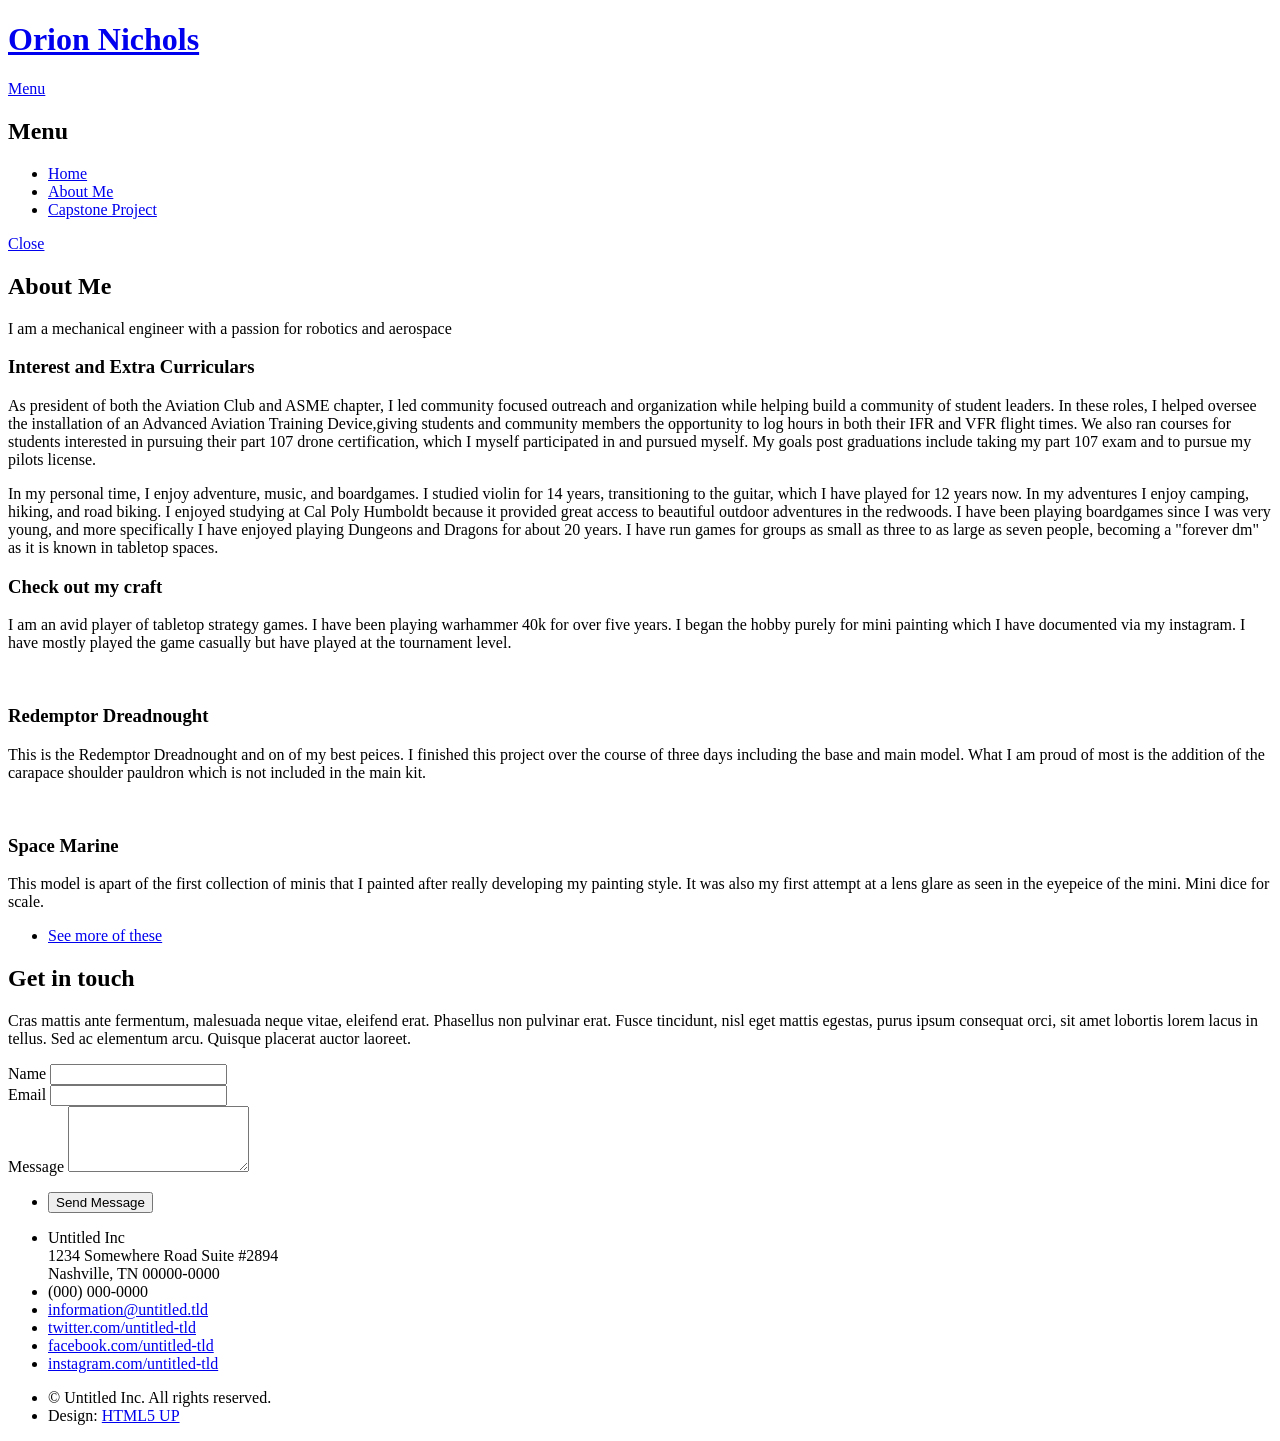
==== about.html @ 81dfaeda "Title Renaming" ====
<!DOCTYPE HTML>
<!--
	Solid State by HTML5 UP
	html5up.net | @ajlkn
	Free for personal and commercial use under the CCA 3.0 license (html5up.net/license)
-->
<html>
	<head>
		<title>Generic - Solid State by HTML5 UP</title>
		<meta charset="utf-8" />
		<meta name="viewport" content="width=device-width, initial-scale=1, user-scalable=no" />
		<link rel="stylesheet" href="assets/css/main.css" />
		<noscript><link rel="stylesheet" href="assets/css/noscript.css" /></noscript>
	</head>
	<body class="is-preload">

		<!-- Page Wrapper -->
			<div id="page-wrapper">

				<!-- Header -->
					<header id="header">
						<h1><a href="index.html">Orion Nichols</a></h1>
						<nav>
							<a href="#menu">Menu</a>
						</nav>
					</header>

				<!-- Menu -->
					<nav id="menu">
						<div class="inner">
							<h2>Menu</h2>
							<ul class="links">
								<li><a href="index.html">Home</a></li>
								<li><a href="about.html">About Me</a></li>
								<li><a href="capstone.html">Capstone Project</a></li>
							</ul>
							<a href="#" class="close">Close</a>
						</div>
					</nav>

				<!-- Wrapper -->
					<section id="wrapper">
						<header>
							<div class="inner">
								<h2>About Me</h2>
								<p>I am a mechanical engineer with a passion for robotics and aerospace</p>
							</div>
						</header>

						<!-- Content -->
							<div class="wrapper">
								<div class="inner">

									<h3 class="major">Interest and Extra Curriculars</h3>
									<p>As president of both the Aviation Club and ASME chapter, I led community focused outreach and organization while helping build a community of student leaders. In these roles, I helped oversee the installation of an Advanced Aviation Training Device,giving students and community members the opportunity to log hours in both their IFR and VFR flight times. We also ran courses for students interested in pursuing their part 107 drone certification, which I myself participated in and pursued myself. My goals post graduations include taking my part 107 exam and to pursue my pilots license.</p>

									<p>In my personal time, I enjoy adventure, music, and boardgames. I studied violin for 14 years, transitioning to the guitar, which I have played for 12 years now. In my adventures I enjoy camping, hiking, and road biking. I enjoyed studying at Cal Poly Humboldt because it provided great access to beautiful outdoor adventures in the redwoods. I have been playing boardgames since I was very young, and more specifically I have enjoyed playing Dungeons and Dragons for about 20 years. I have run games for groups as small as three to as large as seven people, becoming a "forever dm" as it is known in tabletop spaces. </p>

									<h3 class="major">Check out my craft</h3>
									<p> I am an avid player of tabletop strategy games. I have been playing warhammer 40k for over five years. I began the hobby purely for mini painting which I have documented via my instagram. I have mostly played the game casually but have played at the tournament level.</p>

									<section class="features">
										<article>
											<a href="#" class="image"><img src="Dreadnought.jpg" alt="" /></a>
											<h3 class="major">Redemptor Dreadnought</h3>
											<p>This is the Redemptor Dreadnought and on of my best peices. I finished this project over the course of three days including the base and main model. What I am proud of most is the addition of the carapace shoulder pauldron which is not included in the main kit.</p>
										</article>
										<article>
											<a href="#" class="image"><img src="images/pic05.jpg" alt="" /></a>
											<h3 class="major">Space Marine</h3>
											<p>This model is apart of the first collection of minis that I painted after really developing my painting style. It was also my first attempt at a lens glare as seen in the eyepeice of the mini. Mini dice for scale.</p>
										</article>
									</section>
									<ul class="actions">
										<li>
											<a href="https://www.instagram.com/orion_makes_minis/"
											class="button"
											target="_blank">
												See more of these
											</a>
										</li>
									</ul>
								</div>
							</div>

					</section>

				<!-- Footer -->
					<section id="footer">
						<div class="inner">
							<h2 class="major">Get in touch</h2>
							<p>Cras mattis ante fermentum, malesuada neque vitae, eleifend erat. Phasellus non pulvinar erat. Fusce tincidunt, nisl eget mattis egestas, purus ipsum consequat orci, sit amet lobortis lorem lacus in tellus. Sed ac elementum arcu. Quisque placerat auctor laoreet.</p>
							<form method="post" action="#">
								<div class="fields">
									<div class="field">
										<label for="name">Name</label>
										<input type="text" name="name" id="name" />
									</div>
									<div class="field">
										<label for="email">Email</label>
										<input type="email" name="email" id="email" />
									</div>
									<div class="field">
										<label for="message">Message</label>
										<textarea name="message" id="message" rows="4"></textarea>
									</div>
								</div>
								<ul class="actions">
									<li><input type="submit" value="Send Message" /></li>
								</ul>
							</form>
							<ul class="contact">
								<li class="icon solid fa-home">
									Untitled Inc<br />
									1234 Somewhere Road Suite #2894<br />
									Nashville, TN 00000-0000
								</li>
								<li class="icon solid fa-phone">(000) 000-0000</li>
								<li class="icon solid fa-envelope"><a href="#">information@untitled.tld</a></li>
								<li class="icon brands fa-twitter"><a href="#">twitter.com/untitled-tld</a></li>
								<li class="icon brands fa-facebook-f"><a href="#">facebook.com/untitled-tld</a></li>
								<li class="icon brands fa-instagram"><a href="#">instagram.com/untitled-tld</a></li>
							</ul>
							<ul class="copyright">
								<li>&copy; Untitled Inc. All rights reserved.</li><li>Design: <a href="http://html5up.net">HTML5 UP</a></li>
							</ul>
						</div>
					</section>

			</div>

		<!-- Scripts -->
			<script src="assets/js/jquery.min.js"></script>
			<script src="assets/js/jquery.scrollex.min.js"></script>
			<script src="assets/js/browser.min.js"></script>
			<script src="assets/js/breakpoints.min.js"></script>
			<script src="assets/js/util.js"></script>
			<script src="assets/js/main.js"></script>

	</body>
</html>
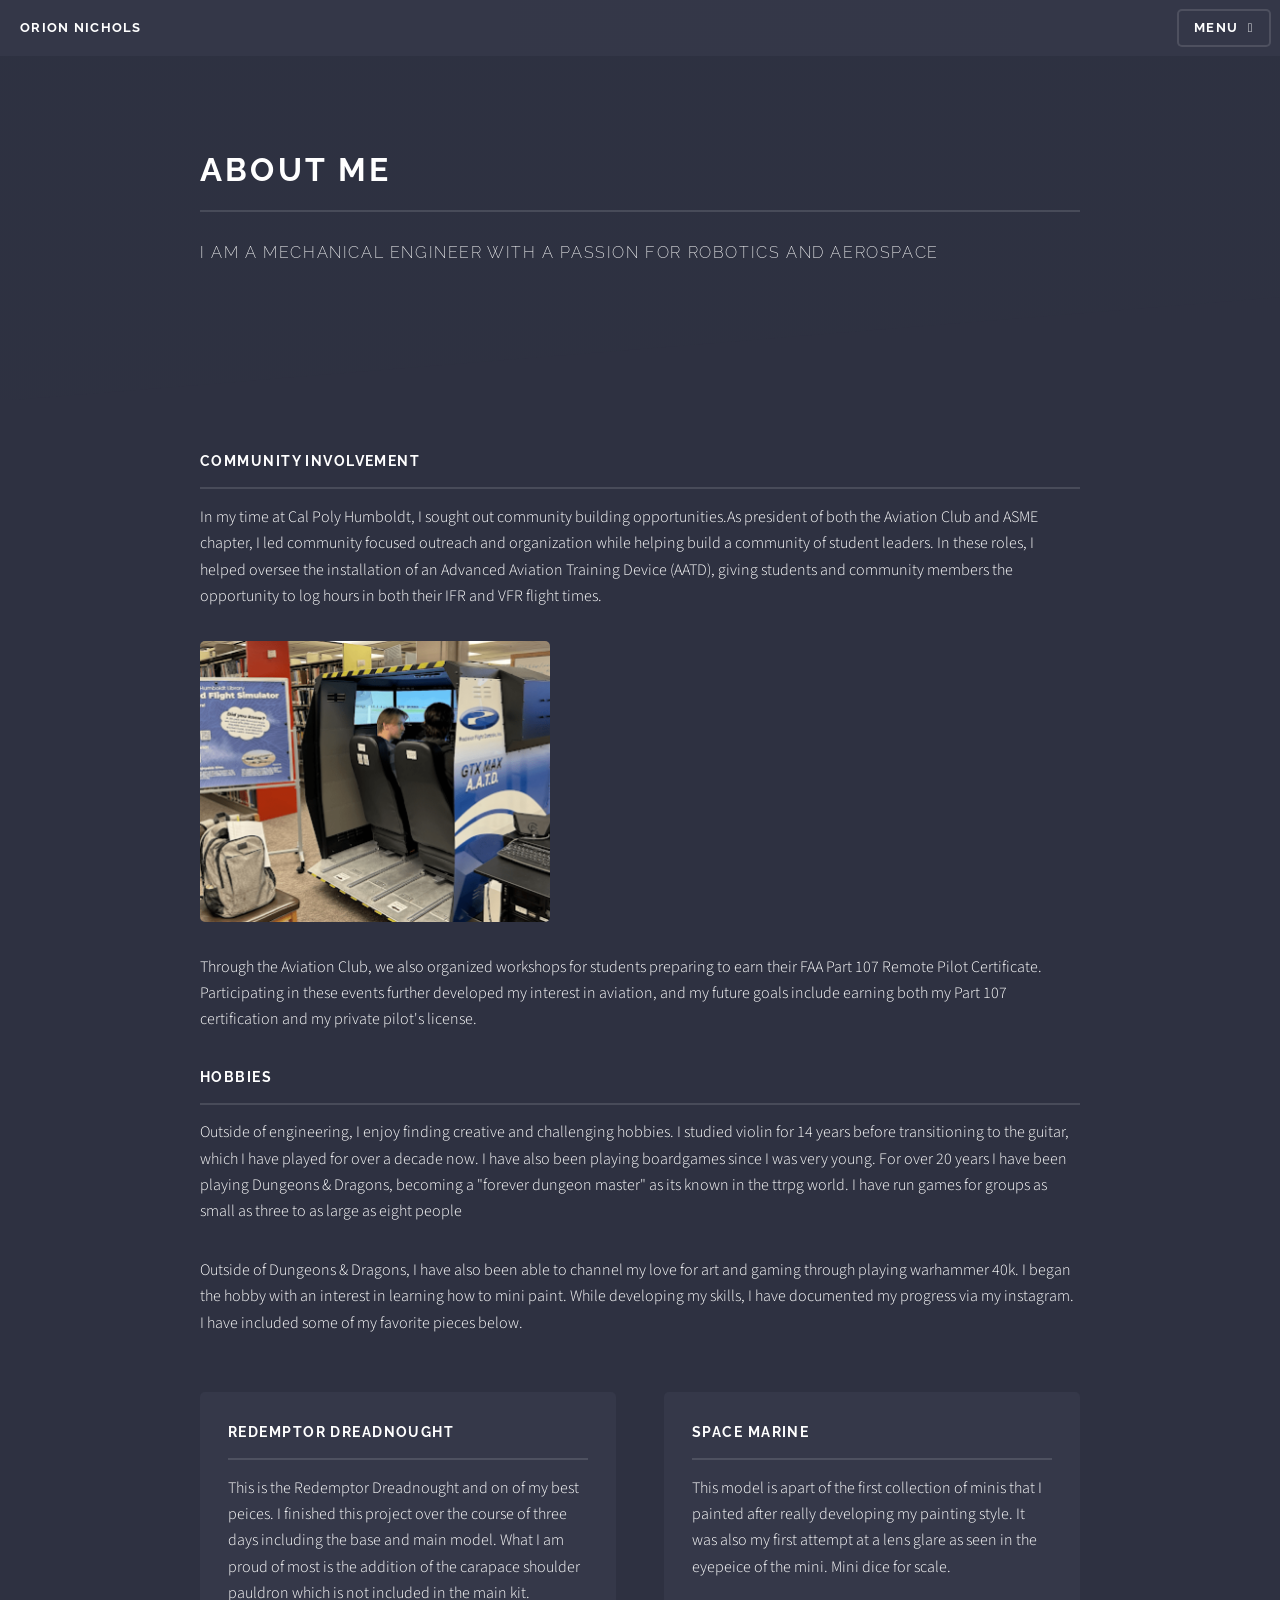
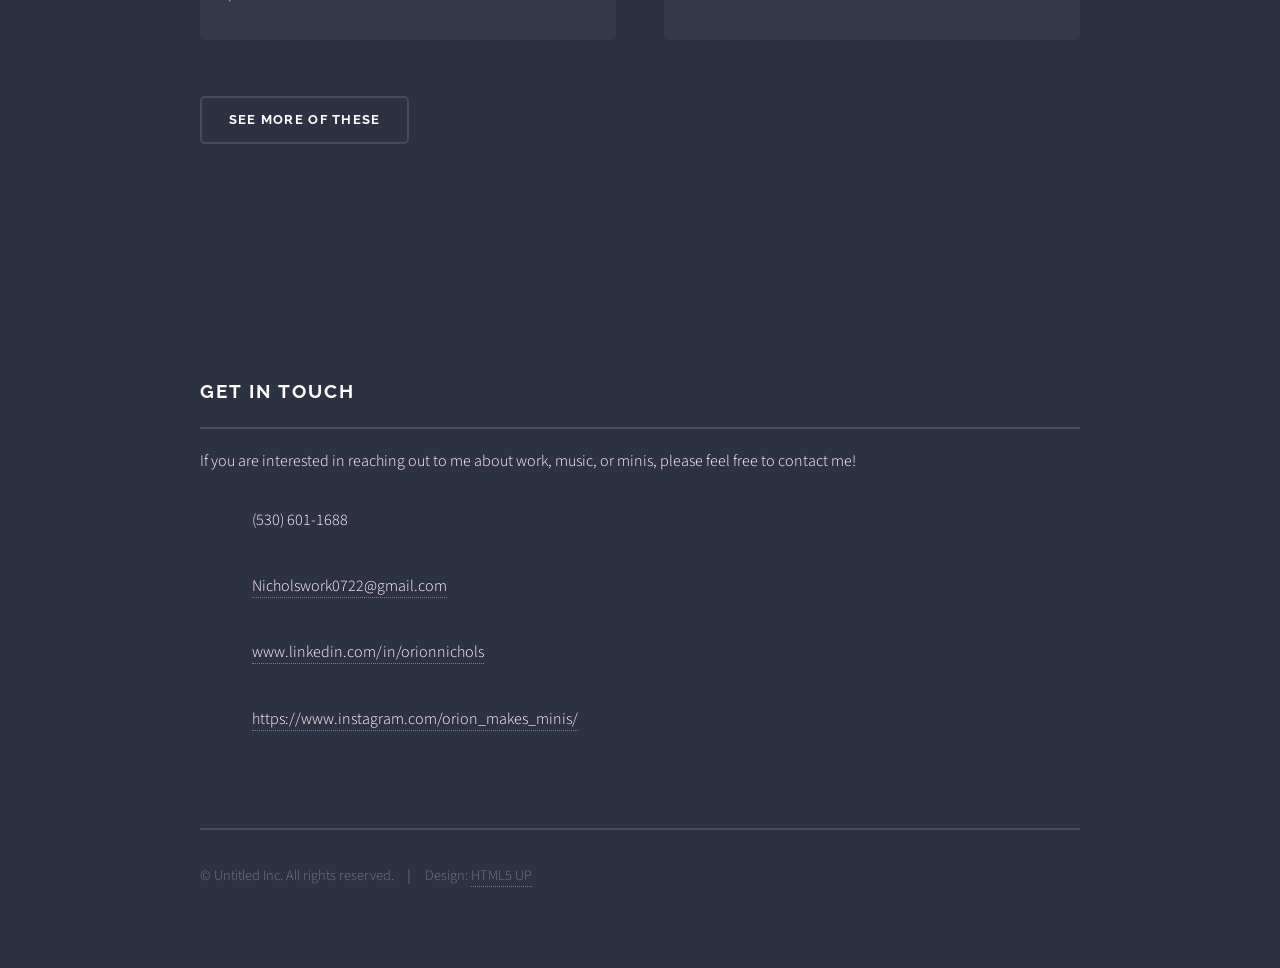
==== commit 0456e22f: "added another image in the about me page to show me teaching someone to use the simulator" ====
--- a/about.html
+++ b/about.html
@@ -33,6 +33,7 @@
 								<li><a href="index.html">Home</a></li>
 								<li><a href="about.html">About Me</a></li>
 								<li><a href="capstone.html">Capstone Project</a></li>
+								<li><a href="resume.html">Resume</a></li>
 							</ul>
 							<a href="#" class="close">Close</a>
 						</div>
@@ -51,22 +52,30 @@
 							<div class="wrapper">
 								<div class="inner">
 
-									<h3 class="major">Interest and Extra Curriculars</h3>
-									<p>As president of both the Aviation Club and ASME chapter, I led community focused outreach and organization while helping build a community of student leaders. In these roles, I helped oversee the installation of an Advanced Aviation Training Device,giving students and community members the opportunity to log hours in both their IFR and VFR flight times. We also ran courses for students interested in pursuing their part 107 drone certification, which I myself participated in and pursued myself. My goals post graduations include taking my part 107 exam and to pursue my pilots license.</p>
+									<h3 class="major">Community Involvement</h3>
+									<p>In my time at Cal Poly Humboldt, I sought out community building opportunities.As president of both the Aviation Club and ASME chapter, I led community focused outreach and organization while helping build a community of student leaders. In these roles, I helped oversee the installation of an Advanced Aviation Training Device (AATD), giving students and community members the opportunity to log hours in both their IFR and VFR flight times.</p>
+									<div class="row">
+											<div class="col-5 col-12-medium">
+												<span class="image fit">
+													<img src="images/in the simulator.png" alt="teaching someone to use the siulator">
+												</span>
+											</div>
+									</div>
+									<p>Through the Aviation Club, we also organized workshops for students preparing to earn their FAA Part 107 Remote Pilot Certificate. Participating in these events further developed my interest in aviation, and my future goals include earning both my Part 107 certification and my private pilot's license.</p>
 
-									<p>In my personal time, I enjoy adventure, music, and boardgames. I studied violin for 14 years, transitioning to the guitar, which I have played for 12 years now. In my adventures I enjoy camping, hiking, and road biking. I enjoyed studying at Cal Poly Humboldt because it provided great access to beautiful outdoor adventures in the redwoods. I have been playing boardgames since I was very young, and more specifically I have enjoyed playing Dungeons and Dragons for about 20 years. I have run games for groups as small as three to as large as seven people, becoming a "forever dm" as it is known in tabletop spaces. </p>
+									<h3 class="major">Hobbies</h3>
+									<p>Outside of engineering, I enjoy finding creative and challenging hobbies. I studied violin for 14 years before transitioning to the guitar, which I have played for over a decade now. I have also been playing boardgames since I was very young. For over 20 years I have been playing Dungeons & Dragons, becoming a "forever dungeon master" as its known in the ttrpg world. I have run games for groups as small as three to as large as eight people</p>
 
-									<h3 class="major">Check out my craft</h3>
-									<p> I am an avid player of tabletop strategy games. I have been playing warhammer 40k for over five years. I began the hobby purely for mini painting which I have documented via my instagram. I have mostly played the game casually but have played at the tournament level.</p>
+									<p>Outside of Dungeons & Dragons, I have also been able to channel my love for art and gaming through playing warhammer 40k. I began the hobby with an interest in learning how to mini paint. While developing my skills, I have documented my progress via my instagram. I have included some of my favorite pieces below.</p>
 
 									<section class="features">
 										<article>
-											<a href="#" class="image"><img src="Dreadnought.jpg" alt="" /></a>
+											<a href="#" class="image"><img src="images/Dreadnought.jpeg" alt="" /></a>
 											<h3 class="major">Redemptor Dreadnought</h3>
 											<p>This is the Redemptor Dreadnought and on of my best peices. I finished this project over the course of three days including the base and main model. What I am proud of most is the addition of the carapace shoulder pauldron which is not included in the main kit.</p>
 										</article>
 										<article>
-											<a href="#" class="image"><img src="images/pic05.jpg" alt="" /></a>
+											<a href="#" class="image"><img src="images/Marine.jpeg" alt="" /></a>
 											<h3 class="major">Space Marine</h3>
 											<p>This model is apart of the first collection of minis that I painted after really developing my painting style. It was also my first attempt at a lens glare as seen in the eyepeice of the mini. Mini dice for scale.</p>
 										</article>
@@ -89,8 +98,8 @@
 					<section id="footer">
 						<div class="inner">
 							<h2 class="major">Get in touch</h2>
-							<p>Cras mattis ante fermentum, malesuada neque vitae, eleifend erat. Phasellus non pulvinar erat. Fusce tincidunt, nisl eget mattis egestas, purus ipsum consequat orci, sit amet lobortis lorem lacus in tellus. Sed ac elementum arcu. Quisque placerat auctor laoreet.</p>
-							<form method="post" action="#">
+							<p>If you are interested in reaching out to me about work, music, or minis, please feel free to contact me!</p>
+							<!-- <form method="post" action="#">
 								<div class="fields">
 									<div class="field">
 										<label for="name">Name</label>
@@ -107,19 +116,13 @@
 								</div>
 								<ul class="actions">
 									<li><input type="submit" value="Send Message" /></li>
-								</ul>
+								</ul> -->
 							</form>
 							<ul class="contact">
-								<li class="icon solid fa-home">
-									Untitled Inc<br />
-									1234 Somewhere Road Suite #2894<br />
-									Nashville, TN 00000-0000
-								</li>
-								<li class="icon solid fa-phone">(000) 000-0000</li>
-								<li class="icon solid fa-envelope"><a href="#">information@untitled.tld</a></li>
-								<li class="icon brands fa-twitter"><a href="#">twitter.com/untitled-tld</a></li>
-								<li class="icon brands fa-facebook-f"><a href="#">facebook.com/untitled-tld</a></li>
-								<li class="icon brands fa-instagram"><a href="#">instagram.com/untitled-tld</a></li>
+								<li class="icon solid fa-phone">(530) 601-1688</li>
+								<li class="icon solid fa-envelope"><a href="mailto:Nicholswork0722@gmail.com">Nicholswork0722@gmail.com</a></li>
+								<li class="icon brands fa-twitter"><a href="https://www.linkedin.com/in/orionnichols/">www.linkedin.com/in/orionnichols</a></li>
+								<li class="icon brands fa-instagram"><a href="https://www.instagram.com/orion_makes_minis/">https://www.instagram.com/orion_makes_minis/</a></li>
 							</ul>
 							<ul class="copyright">
 								<li>&copy; Untitled Inc. All rights reserved.</li><li>Design: <a href="http://html5up.net">HTML5 UP</a></li>
--- a/assets/css/main.css
+++ b/assets/css/main.css
@@ -0,0 +1,4169 @@
+@import url(fontawesome-all.min.css);
+@import url("https://fonts.googleapis.com/css?family=Raleway:200,700|Source+Sans+Pro:300,600,300italic,600italic");
+
+/*
+	Solid State by HTML5 UP
+	html5up.net | @ajlkn
+	Free for personal and commercial use under the CCA 3.0 license (html5up.net/license)
+*/
+
+html, body, div, span, applet, object,
+iframe, h1, h2, h3, h4, h5, h6, p, blockquote,
+pre, a, abbr, acronym, address, big, cite,
+code, del, dfn, em, img, ins, kbd, q, s, samp,
+small, strike, strong, sub, sup, tt, var, b,
+u, i, center, dl, dt, dd, ol, ul, li, fieldset,
+form, label, legend, table, caption, tbody,
+tfoot, thead, tr, th, td, article, aside,
+canvas, details, embed, figure, figcaption,
+footer, header, hgroup, menu, nav, output, ruby,
+section, summary, time, mark, audio, video {
+	margin: 0;
+	padding: 0;
+	border: 0;
+	font-size: 100%;
+	font: inherit;
+	vertical-align: baseline;}
+
+.banner-image {
+    margin-top: 2em;
+    max-width: 100%;
+}
+
+.banner-image img {
+    width: 100%;
+    max-height: 325px;
+    object-fit: contain;
+    display: block;
+    background: #2e3141;
+}
+	
+article, aside, details, figcaption, figure,
+footer, header, hgroup, menu, nav, section {
+	display: block;}
+
+body {
+	line-height: 1;
+}
+
+ol, ul {
+	list-style: none;
+}
+
+blockquote, q {
+	quotes: none;
+}
+
+	blockquote:before, blockquote:after, q:before, q:after {
+		content: '';
+		content: none;
+	}
+
+table {
+	border-collapse: collapse;
+	border-spacing: 0;
+}
+
+body {
+	-webkit-text-size-adjust: none;
+}
+
+mark {
+	background-color: transparent;
+	color: inherit;
+}
+
+input::-moz-focus-inner {
+	border: 0;
+	padding: 0;
+}
+
+input, select, textarea {
+	-moz-appearance: none;
+	-webkit-appearance: none;
+	-ms-appearance: none;
+	appearance: none;
+}
+
+/* Basic */
+
+	@-ms-viewport {
+		width: device-width;
+	}
+
+	body {
+		-ms-overflow-style: scrollbar;
+	}
+
+	@media screen and (max-width: 480px) {
+
+		html, body {
+			min-width: 320px;
+		}
+
+	}
+
+	html {
+		box-sizing: border-box;
+	}
+
+	*, *:before, *:after {
+		box-sizing: inherit;
+	}
+
+	body {
+		background-color: #2e3141;
+		background-image: linear-gradient(to top, rgba(46, 49, 65, 0.8), rgba(46, 49, 65, 0.8)), url("../../images/bg.jpg");
+		background-size: auto,
+ cover;
+		background-attachment: fixed,
+ fixed;
+		background-position: center,
+ center;
+	}
+
+		body.is-preload *, body.is-preload *:before, body.is-preload *:after {
+			-moz-animation: none !important;
+			-webkit-animation: none !important;
+			-ms-animation: none !important;
+			animation: none !important;
+			-moz-transition: none !important;
+			-webkit-transition: none !important;
+			-ms-transition: none !important;
+			transition: none !important;
+		}
+
+/* Type */
+
+	body, input, select, textarea {
+		color: #ffffff;
+		font-family: "Source Sans Pro", Helvetica, sans-serif;
+		font-size: 16.5pt;
+		font-weight: 300;
+		line-height: 1.65;
+	}
+
+		@media screen and (max-width: 1680px) {
+
+			body, input, select, textarea {
+				font-size: 13pt;
+			}
+
+		}
+
+		@media screen and (max-width: 1280px) {
+
+			body, input, select, textarea {
+				font-size: 12pt;
+			}
+
+		}
+
+		@media screen and (max-width: 980px) {
+
+			body, input, select, textarea {
+				font-size: 12pt;
+			}
+
+		}
+
+		@media screen and (max-width: 736px) {
+
+			body, input, select, textarea {
+				font-size: 12pt;
+			}
+
+		}
+
+		@media screen and (max-width: 480px) {
+
+			body, input, select, textarea {
+				font-size: 12pt;
+			}
+
+		}
+
+	a {
+		-moz-transition: color 0.2s ease-in-out, border-bottom-color 0.2s ease-in-out;
+		-webkit-transition: color 0.2s ease-in-out, border-bottom-color 0.2s ease-in-out;
+		-ms-transition: color 0.2s ease-in-out, border-bottom-color 0.2s ease-in-out;
+		transition: color 0.2s ease-in-out, border-bottom-color 0.2s ease-in-out;
+		border-bottom: dotted 1px rgba(255, 255, 255, 0.35);
+		color: #ffffff;
+		text-decoration: none;
+	}
+
+		a:hover {
+			border-bottom-color: transparent;
+			color: #ffffff !important;
+		}
+
+		a.special:not(.button) {
+			text-decoration: none;
+			border-bottom: 0;
+			display: block;
+			font-family: Raleway, Helvetica, sans-serif;
+			font-size: 0.8em;
+			font-weight: 700;
+			letter-spacing: 0.1em;
+			margin: 0 0 2em 0;
+			text-transform: uppercase;
+		}
+
+			a.special:not(.button):before {
+				-moz-osx-font-smoothing: grayscale;
+				-webkit-font-smoothing: antialiased;
+				display: inline-block;
+				font-style: normal;
+				font-variant: normal;
+				text-rendering: auto;
+				line-height: 1;
+				text-transform: none !important;
+				font-family: 'Font Awesome 5 Free';
+				font-weight: 900;
+			}
+
+			a.special:not(.button):before {
+				-moz-transition: background-color 0.2s ease-in-out;
+				-webkit-transition: background-color 0.2s ease-in-out;
+				-ms-transition: background-color 0.2s ease-in-out;
+				transition: background-color 0.2s ease-in-out;
+				border-radius: 100%;
+				border: solid 2px rgba(255, 255, 255, 0.125);
+				content: '\f105';
+				display: inline-block;
+				font-size: 1.25em;
+				height: 2em;
+				line-height: 1.75em;
+				margin-right: 0.85em;
+				text-align: center;
+				text-indent: 0.15em;
+				vertical-align: middle;
+				width: 2em;
+			}
+
+			a.special:not(.button):hover:before {
+				background-color: rgba(255, 255, 255, 0.025);
+			}
+
+			a.special:not(.button):active:before {
+				background-color: rgba(255, 255, 255, 0.075);
+			}
+
+	strong, b {
+		color: #ffffff;
+		font-weight: 600;
+	}
+
+	em, i {
+		font-style: italic;
+	}
+
+	p {
+		margin: 0 0 2em 0;
+	}
+
+	h1, h2, h3, h4, h5, h6 {
+		color: #ffffff;
+		font-family: Raleway, Helvetica, sans-serif;
+		font-weight: 700;
+		letter-spacing: 0.1em;
+		margin: 0 0 1em 0;
+		text-transform: uppercase;
+	}
+
+		h1 a, h2 a, h3 a, h4 a, h5 a, h6 a {
+			color: inherit;
+			text-decoration: none;
+			border-bottom: 0;
+		}
+
+		h1 span, h2 span, h3 span, h4 span, h5 span, h6 span {
+			font-weight: 200;
+		}
+
+		h1.major, h2.major, h3.major, h4.major, h5.major, h6.major {
+			padding-bottom: 1em;
+			border-bottom: solid 2px rgba(255, 255, 255, 0.125);
+		}
+
+	h2 {
+		font-size: 1.2em;
+	}
+
+	h3 {
+		font-size: 0.9em;
+	}
+
+	h4 {
+		font-size: 0.7em;
+	}
+
+	h5 {
+		font-size: 0.7em;
+	}
+
+	h6 {
+		font-size: 0.7em;
+	}
+
+	@media screen and (max-width: 736px) {
+
+		h2 {
+			font-size: 1em;
+		}
+
+		h3 {
+			font-size: 0.8em;
+		}
+
+	}
+
+	sub {
+		font-size: 0.8em;
+		position: relative;
+		top: 0.5em;
+	}
+
+	sup {
+		font-size: 0.8em;
+		position: relative;
+		top: -0.5em;
+	}
+
+	blockquote {
+		border-left: solid 4px rgba(255, 255, 255, 0.125);
+		font-style: italic;
+		margin: 0 0 2em 0;
+		padding: 0.5em 0 0.5em 2em;
+	}
+
+	code {
+		background: rgba(255, 255, 255, 0.025);
+		border-radius: 5px;
+		border: solid 2px rgba(255, 255, 255, 0.125);
+		font-family: "Courier New", monospace;
+		font-size: 0.9em;
+		margin: 0 0.25em;
+		padding: 0.25em 0.65em;
+	}
+
+	pre {
+		-webkit-overflow-scrolling: touch;
+		font-family: "Courier New", monospace;
+		font-size: 0.9em;
+		margin: 0 0 2em 0;
+	}
+
+		pre code {
+			display: block;
+			line-height: 1.75em;
+			padding: 1em 1.5em;
+			overflow-x: auto;
+		}
+
+	hr {
+		border: 0;
+		border-bottom: solid 2px rgba(255, 255, 255, 0.125);
+		margin: 2.5em 0;
+	}
+
+		hr.major {
+			margin: 4em 0;
+		}
+
+	.align-left {
+		text-align: left;
+	}
+
+	.align-center {
+		text-align: center;
+	}
+
+	.align-right {
+		text-align: right;
+	}
+
+/* Row */
+
+	.row {
+		display: flex;
+		flex-wrap: wrap;
+		box-sizing: border-box;
+		align-items: stretch;
+	}
+
+		.row > * {
+			box-sizing: border-box;
+		}
+
+		.row.gtr-uniform > * > :last-child {
+			margin-bottom: 0;
+		}
+
+		.row.aln-left {
+			justify-content: flex-start;
+		}
+
+		.row.aln-center {
+			justify-content: center;
+		}
+
+		.row.aln-right {
+			justify-content: flex-end;
+		}
+
+		.row.aln-top {
+			align-items: flex-start;
+		}
+
+		.row.aln-middle {
+			align-items: center;
+		}
+
+		.row.aln-bottom {
+			align-items: flex-end;
+		}
+
+		.row > .imp {
+			order: -1;
+		}
+
+		.row > .col-1 {
+			width: 8.33333%;
+		}
+
+		.row > .off-1 {
+			margin-left: 8.33333%;
+		}
+
+		.row > .col-2 {
+			width: 16.66667%;
+		}
+
+		.row > .off-2 {
+			margin-left: 16.66667%;
+		}
+
+		.row > .col-3 {
+			width: 25%;
+		}
+
+		.row > .off-3 {
+			margin-left: 25%;
+		}
+
+		.row > .col-4 {
+			width: 33.33333%;
+		}
+
+		.row > .off-4 {
+			margin-left: 33.33333%;
+		}
+
+		.row > .col-5 {
+			width: 41.66667%;
+		}
+
+		.row > .off-5 {
+			margin-left: 41.66667%;
+		}
+
+		.row > .col-6 {
+			width: 50%;
+		}
+
+		.row > .off-6 {
+			margin-left: 50%;
+		}
+
+		.row > .col-7 {
+			width: 58.33333%;
+		}
+
+		.row > .off-7 {
+			margin-left: 58.33333%;
+		}
+
+		.row > .col-8 {
+			width: 66.66667%;
+		}
+
+		.row > .off-8 {
+			margin-left: 66.66667%;
+		}
+
+		.row > .col-9 {
+			width: 75%;
+		}
+
+		.row > .off-9 {
+			margin-left: 75%;
+		}
+
+		.row > .col-10 {
+			width: 83.33333%;
+		}
+
+		.row > .off-10 {
+			margin-left: 83.33333%;
+		}
+
+		.row > .col-11 {
+			width: 91.66667%;
+		}
+
+		.row > .off-11 {
+			margin-left: 91.66667%;
+		}
+
+		.row > .col-12 {
+			width: 100%;
+		}
+
+		.row > .off-12 {
+			margin-left: 100%;
+		}
+
+		.row.gtr-0 {
+			margin-top: 0;
+			margin-left: 0em;
+		}
+
+			.row.gtr-0 > * {
+				padding: 0 0 0 0em;
+			}
+
+			.row.gtr-0.gtr-uniform {
+				margin-top: 0em;
+			}
+
+				.row.gtr-0.gtr-uniform > * {
+					padding-top: 0em;
+				}
+
+		.row.gtr-25 {
+			margin-top: 0;
+			margin-left: -0.4375em;
+		}
+
+			.row.gtr-25 > * {
+				padding: 0 0 0 0.4375em;
+			}
+
+			.row.gtr-25.gtr-uniform {
+				margin-top: -0.4375em;
+			}
+
+				.row.gtr-25.gtr-uniform > * {
+					padding-top: 0.4375em;
+				}
+
+		.row.gtr-50 {
+			margin-top: 0;
+			margin-left: -0.875em;
+		}
+
+			.row.gtr-50 > * {
+				padding: 0 0 0 0.875em;
+			}
+
+			.row.gtr-50.gtr-uniform {
+				margin-top: -0.875em;
+			}
+
+				.row.gtr-50.gtr-uniform > * {
+					padding-top: 0.875em;
+				}
+
+		.row {
+			margin-top: 0;
+			margin-left: -1.75em;
+		}
+
+			.row > * {
+				padding: 0 0 0 1.75em;
+			}
+
+			.row.gtr-uniform {
+				margin-top: -1.75em;
+			}
+
+				.row.gtr-uniform > * {
+					padding-top: 1.75em;
+				}
+
+		.row.gtr-150 {
+			margin-top: 0;
+			margin-left: -2.625em;
+		}
+
+			.row.gtr-150 > * {
+				padding: 0 0 0 2.625em;
+			}
+
+			.row.gtr-150.gtr-uniform {
+				margin-top: -2.625em;
+			}
+
+				.row.gtr-150.gtr-uniform > * {
+					padding-top: 2.625em;
+				}
+
+		.row.gtr-200 {
+			margin-top: 0;
+			margin-left: -3.5em;
+		}
+
+			.row.gtr-200 > * {
+				padding: 0 0 0 3.5em;
+			}
+
+			.row.gtr-200.gtr-uniform {
+				margin-top: -3.5em;
+			}
+
+				.row.gtr-200.gtr-uniform > * {
+					padding-top: 3.5em;
+				}
+
+		@media screen and (max-width: 1680px) {
+
+			.row {
+				display: flex;
+				flex-wrap: wrap;
+				box-sizing: border-box;
+				align-items: stretch;
+			}
+
+				.row > * {
+					box-sizing: border-box;
+				}
+
+				.row.gtr-uniform > * > :last-child {
+					margin-bottom: 0;
+				}
+
+				.row.aln-left {
+					justify-content: flex-start;
+				}
+
+				.row.aln-center {
+					justify-content: center;
+				}
+
+				.row.aln-right {
+					justify-content: flex-end;
+				}
+
+				.row.aln-top {
+					align-items: flex-start;
+				}
+
+				.row.aln-middle {
+					align-items: center;
+				}
+
+				.row.aln-bottom {
+					align-items: flex-end;
+				}
+
+				.row > .imp-xlarge {
+					order: -1;
+				}
+
+				.row > .col-1-xlarge {
+					width: 8.33333%;
+				}
+
+				.row > .off-1-xlarge {
+					margin-left: 8.33333%;
+				}
+
+				.row > .col-2-xlarge {
+					width: 16.66667%;
+				}
+
+				.row > .off-2-xlarge {
+					margin-left: 16.66667%;
+				}
+
+				.row > .col-3-xlarge {
+					width: 25%;
+				}
+
+				.row > .off-3-xlarge {
+					margin-left: 25%;
+				}
+
+				.row > .col-4-xlarge {
+					width: 33.33333%;
+				}
+
+				.row > .off-4-xlarge {
+					margin-left: 33.33333%;
+				}
+
+				.row > .col-5-xlarge {
+					width: 41.66667%;
+				}
+
+				.row > .off-5-xlarge {
+					margin-left: 41.66667%;
+				}
+
+				.row > .col-6-xlarge {
+					width: 50%;
+				}
+
+				.row > .off-6-xlarge {
+					margin-left: 50%;
+				}
+
+				.row > .col-7-xlarge {
+					width: 58.33333%;
+				}
+
+				.row > .off-7-xlarge {
+					margin-left: 58.33333%;
+				}
+
+				.row > .col-8-xlarge {
+					width: 66.66667%;
+				}
+
+				.row > .off-8-xlarge {
+					margin-left: 66.66667%;
+				}
+
+				.row > .col-9-xlarge {
+					width: 75%;
+				}
+
+				.row > .off-9-xlarge {
+					margin-left: 75%;
+				}
+
+				.row > .col-10-xlarge {
+					width: 83.33333%;
+				}
+
+				.row > .off-10-xlarge {
+					margin-left: 83.33333%;
+				}
+
+				.row > .col-11-xlarge {
+					width: 91.66667%;
+				}
+
+				.row > .off-11-xlarge {
+					margin-left: 91.66667%;
+				}
+
+				.row > .col-12-xlarge {
+					width: 100%;
+				}
+
+				.row > .off-12-xlarge {
+					margin-left: 100%;
+				}
+
+				.row.gtr-0 {
+					margin-top: 0;
+					margin-left: 0em;
+				}
+
+					.row.gtr-0 > * {
+						padding: 0 0 0 0em;
+					}
+
+					.row.gtr-0.gtr-uniform {
+						margin-top: 0em;
+					}
+
+						.row.gtr-0.gtr-uniform > * {
+							padding-top: 0em;
+						}
+
+				.row.gtr-25 {
+					margin-top: 0;
+					margin-left: -0.4375em;
+				}
+
+					.row.gtr-25 > * {
+						padding: 0 0 0 0.4375em;
+					}
+
+					.row.gtr-25.gtr-uniform {
+						margin-top: -0.4375em;
+					}
+
+						.row.gtr-25.gtr-uniform > * {
+							padding-top: 0.4375em;
+						}
+
+				.row.gtr-50 {
+					margin-top: 0;
+					margin-left: -0.875em;
+				}
+
+					.row.gtr-50 > * {
+						padding: 0 0 0 0.875em;
+					}
+
+					.row.gtr-50.gtr-uniform {
+						margin-top: -0.875em;
+					}
+
+						.row.gtr-50.gtr-uniform > * {
+							padding-top: 0.875em;
+						}
+
+				.row {
+					margin-top: 0;
+					margin-left: -1.75em;
+				}
+
+					.row > * {
+						padding: 0 0 0 1.75em;
+					}
+
+					.row.gtr-uniform {
+						margin-top: -1.75em;
+					}
+
+						.row.gtr-uniform > * {
+							padding-top: 1.75em;
+						}
+
+				.row.gtr-150 {
+					margin-top: 0;
+					margin-left: -2.625em;
+				}
+
+					.row.gtr-150 > * {
+						padding: 0 0 0 2.625em;
+					}
+
+					.row.gtr-150.gtr-uniform {
+						margin-top: -2.625em;
+					}
+
+						.row.gtr-150.gtr-uniform > * {
+							padding-top: 2.625em;
+						}
+
+				.row.gtr-200 {
+					margin-top: 0;
+					margin-left: -3.5em;
+				}
+
+					.row.gtr-200 > * {
+						padding: 0 0 0 3.5em;
+					}
+
+					.row.gtr-200.gtr-uniform {
+						margin-top: -3.5em;
+					}
+
+						.row.gtr-200.gtr-uniform > * {
+							padding-top: 3.5em;
+						}
+
+		}
+
+		@media screen and (max-width: 1280px) {
+
+			.row {
+				display: flex;
+				flex-wrap: wrap;
+				box-sizing: border-box;
+				align-items: stretch;
+			}
+
+				.row > * {
+					box-sizing: border-box;
+				}
+
+				.row.gtr-uniform > * > :last-child {
+					margin-bottom: 0;
+				}
+
+				.row.aln-left {
+					justify-content: flex-start;
+				}
+
+				.row.aln-center {
+					justify-content: center;
+				}
+
+				.row.aln-right {
+					justify-content: flex-end;
+				}
+
+				.row.aln-top {
+					align-items: flex-start;
+				}
+
+				.row.aln-middle {
+					align-items: center;
+				}
+
+				.row.aln-bottom {
+					align-items: flex-end;
+				}
+
+				.row > .imp-large {
+					order: -1;
+				}
+
+				.row > .col-1-large {
+					width: 8.33333%;
+				}
+
+				.row > .off-1-large {
+					margin-left: 8.33333%;
+				}
+
+				.row > .col-2-large {
+					width: 16.66667%;
+				}
+
+				.row > .off-2-large {
+					margin-left: 16.66667%;
+				}
+
+				.row > .col-3-large {
+					width: 25%;
+				}
+
+				.row > .off-3-large {
+					margin-left: 25%;
+				}
+
+				.row > .col-4-large {
+					width: 33.33333%;
+				}
+
+				.row > .off-4-large {
+					margin-left: 33.33333%;
+				}
+
+				.row > .col-5-large {
+					width: 41.66667%;
+				}
+
+				.row > .off-5-large {
+					margin-left: 41.66667%;
+				}
+
+				.row > .col-6-large {
+					width: 50%;
+				}
+
+				.row > .off-6-large {
+					margin-left: 50%;
+				}
+
+				.row > .col-7-large {
+					width: 58.33333%;
+				}
+
+				.row > .off-7-large {
+					margin-left: 58.33333%;
+				}
+
+				.row > .col-8-large {
+					width: 66.66667%;
+				}
+
+				.row > .off-8-large {
+					margin-left: 66.66667%;
+				}
+
+				.row > .col-9-large {
+					width: 75%;
+				}
+
+				.row > .off-9-large {
+					margin-left: 75%;
+				}
+
+				.row > .col-10-large {
+					width: 83.33333%;
+				}
+
+				.row > .off-10-large {
+					margin-left: 83.33333%;
+				}
+
+				.row > .col-11-large {
+					width: 91.66667%;
+				}
+
+				.row > .off-11-large {
+					margin-left: 91.66667%;
+				}
+
+				.row > .col-12-large {
+					width: 100%;
+				}
+
+				.row > .off-12-large {
+					margin-left: 100%;
+				}
+
+				.row.gtr-0 {
+					margin-top: 0;
+					margin-left: 0em;
+				}
+
+					.row.gtr-0 > * {
+						padding: 0 0 0 0em;
+					}
+
+					.row.gtr-0.gtr-uniform {
+						margin-top: 0em;
+					}
+
+						.row.gtr-0.gtr-uniform > * {
+							padding-top: 0em;
+						}
+
+				.row.gtr-25 {
+					margin-top: 0;
+					margin-left: -0.4375em;
+				}
+
+					.row.gtr-25 > * {
+						padding: 0 0 0 0.4375em;
+					}
+
+					.row.gtr-25.gtr-uniform {
+						margin-top: -0.4375em;
+					}
+
+						.row.gtr-25.gtr-uniform > * {
+							padding-top: 0.4375em;
+						}
+
+				.row.gtr-50 {
+					margin-top: 0;
+					margin-left: -0.875em;
+				}
+
+					.row.gtr-50 > * {
+						padding: 0 0 0 0.875em;
+					}
+
+					.row.gtr-50.gtr-uniform {
+						margin-top: -0.875em;
+					}
+
+						.row.gtr-50.gtr-uniform > * {
+							padding-top: 0.875em;
+						}
+
+				.row {
+					margin-top: 0;
+					margin-left: -1.75em;
+				}
+
+					.row > * {
+						padding: 0 0 0 1.75em;
+					}
+
+					.row.gtr-uniform {
+						margin-top: -1.75em;
+					}
+
+						.row.gtr-uniform > * {
+							padding-top: 1.75em;
+						}
+
+				.row.gtr-150 {
+					margin-top: 0;
+					margin-left: -2.625em;
+				}
+
+					.row.gtr-150 > * {
+						padding: 0 0 0 2.625em;
+					}
+
+					.row.gtr-150.gtr-uniform {
+						margin-top: -2.625em;
+					}
+
+						.row.gtr-150.gtr-uniform > * {
+							padding-top: 2.625em;
+						}
+
+				.row.gtr-200 {
+					margin-top: 0;
+					margin-left: -3.5em;
+				}
+
+					.row.gtr-200 > * {
+						padding: 0 0 0 3.5em;
+					}
+
+					.row.gtr-200.gtr-uniform {
+						margin-top: -3.5em;
+					}
+
+						.row.gtr-200.gtr-uniform > * {
+							padding-top: 3.5em;
+						}
+
+		}
+
+		@media screen and (max-width: 980px) {
+
+			.row {
+				display: flex;
+				flex-wrap: wrap;
+				box-sizing: border-box;
+				align-items: stretch;
+			}
+
+				.row > * {
+					box-sizing: border-box;
+				}
+
+				.row.gtr-uniform > * > :last-child {
+					margin-bottom: 0;
+				}
+
+				.row.aln-left {
+					justify-content: flex-start;
+				}
+
+				.row.aln-center {
+					justify-content: center;
+				}
+
+				.row.aln-right {
+					justify-content: flex-end;
+				}
+
+				.row.aln-top {
+					align-items: flex-start;
+				}
+
+				.row.aln-middle {
+					align-items: center;
+				}
+
+				.row.aln-bottom {
+					align-items: flex-end;
+				}
+
+				.row > .imp-medium {
+					order: -1;
+				}
+
+				.row > .col-1-medium {
+					width: 8.33333%;
+				}
+
+				.row > .off-1-medium {
+					margin-left: 8.33333%;
+				}
+
+				.row > .col-2-medium {
+					width: 16.66667%;
+				}
+
+				.row > .off-2-medium {
+					margin-left: 16.66667%;
+				}
+
+				.row > .col-3-medium {
+					width: 25%;
+				}
+
+				.row > .off-3-medium {
+					margin-left: 25%;
+				}
+
+				.row > .col-4-medium {
+					width: 33.33333%;
+				}
+
+				.row > .off-4-medium {
+					margin-left: 33.33333%;
+				}
+
+				.row > .col-5-medium {
+					width: 41.66667%;
+				}
+
+				.row > .off-5-medium {
+					margin-left: 41.66667%;
+				}
+
+				.row > .col-6-medium {
+					width: 50%;
+				}
+
+				.row > .off-6-medium {
+					margin-left: 50%;
+				}
+
+				.row > .col-7-medium {
+					width: 58.33333%;
+				}
+
+				.row > .off-7-medium {
+					margin-left: 58.33333%;
+				}
+
+				.row > .col-8-medium {
+					width: 66.66667%;
+				}
+
+				.row > .off-8-medium {
+					margin-left: 66.66667%;
+				}
+
+				.row > .col-9-medium {
+					width: 75%;
+				}
+
+				.row > .off-9-medium {
+					margin-left: 75%;
+				}
+
+				.row > .col-10-medium {
+					width: 83.33333%;
+				}
+
+				.row > .off-10-medium {
+					margin-left: 83.33333%;
+				}
+
+				.row > .col-11-medium {
+					width: 91.66667%;
+				}
+
+				.row > .off-11-medium {
+					margin-left: 91.66667%;
+				}
+
+				.row > .col-12-medium {
+					width: 100%;
+				}
+
+				.row > .off-12-medium {
+					margin-left: 100%;
+				}
+
+				.row.gtr-0 {
+					margin-top: 0;
+					margin-left: 0em;
+				}
+
+					.row.gtr-0 > * {
+						padding: 0 0 0 0em;
+					}
+
+					.row.gtr-0.gtr-uniform {
+						margin-top: 0em;
+					}
+
+						.row.gtr-0.gtr-uniform > * {
+							padding-top: 0em;
+						}
+
+				.row.gtr-25 {
+					margin-top: 0;
+					margin-left: -0.4375em;
+				}
+
+					.row.gtr-25 > * {
+						padding: 0 0 0 0.4375em;
+					}
+
+					.row.gtr-25.gtr-uniform {
+						margin-top: -0.4375em;
+					}
+
+						.row.gtr-25.gtr-uniform > * {
+							padding-top: 0.4375em;
+						}
+
+				.row.gtr-50 {
+					margin-top: 0;
+					margin-left: -0.875em;
+				}
+
+					.row.gtr-50 > * {
+						padding: 0 0 0 0.875em;
+					}
+
+					.row.gtr-50.gtr-uniform {
+						margin-top: -0.875em;
+					}
+
+						.row.gtr-50.gtr-uniform > * {
+							padding-top: 0.875em;
+						}
+
+				.row {
+					margin-top: 0;
+					margin-left: -1.75em;
+				}
+
+					.row > * {
+						padding: 0 0 0 1.75em;
+					}
+
+					.row.gtr-uniform {
+						margin-top: -1.75em;
+					}
+
+						.row.gtr-uniform > * {
+							padding-top: 1.75em;
+						}
+
+				.row.gtr-150 {
+					margin-top: 0;
+					margin-left: -2.625em;
+				}
+
+					.row.gtr-150 > * {
+						padding: 0 0 0 2.625em;
+					}
+
+					.row.gtr-150.gtr-uniform {
+						margin-top: -2.625em;
+					}
+
+						.row.gtr-150.gtr-uniform > * {
+							padding-top: 2.625em;
+						}
+
+				.row.gtr-200 {
+					margin-top: 0;
+					margin-left: -3.5em;
+				}
+
+					.row.gtr-200 > * {
+						padding: 0 0 0 3.5em;
+					}
+
+					.row.gtr-200.gtr-uniform {
+						margin-top: -3.5em;
+					}
+
+						.row.gtr-200.gtr-uniform > * {
+							padding-top: 3.5em;
+						}
+
+		}
+
+		@media screen and (max-width: 736px) {
+
+			.row {
+				display: flex;
+				flex-wrap: wrap;
+				box-sizing: border-box;
+				align-items: stretch;
+			}
+
+				.row > * {
+					box-sizing: border-box;
+				}
+
+				.row.gtr-uniform > * > :last-child {
+					margin-bottom: 0;
+				}
+
+				.row.aln-left {
+					justify-content: flex-start;
+				}
+
+				.row.aln-center {
+					justify-content: center;
+				}
+
+				.row.aln-right {
+					justify-content: flex-end;
+				}
+
+				.row.aln-top {
+					align-items: flex-start;
+				}
+
+				.row.aln-middle {
+					align-items: center;
+				}
+
+				.row.aln-bottom {
+					align-items: flex-end;
+				}
+
+				.row > .imp-small {
+					order: -1;
+				}
+
+				.row > .col-1-small {
+					width: 8.33333%;
+				}
+
+				.row > .off-1-small {
+					margin-left: 8.33333%;
+				}
+
+				.row > .col-2-small {
+					width: 16.66667%;
+				}
+
+				.row > .off-2-small {
+					margin-left: 16.66667%;
+				}
+
+				.row > .col-3-small {
+					width: 25%;
+				}
+
+				.row > .off-3-small {
+					margin-left: 25%;
+				}
+
+				.row > .col-4-small {
+					width: 33.33333%;
+				}
+
+				.row > .off-4-small {
+					margin-left: 33.33333%;
+				}
+
+				.row > .col-5-small {
+					width: 41.66667%;
+				}
+
+				.row > .off-5-small {
+					margin-left: 41.66667%;
+				}
+
+				.row > .col-6-small {
+					width: 50%;
+				}
+
+				.row > .off-6-small {
+					margin-left: 50%;
+				}
+
+				.row > .col-7-small {
+					width: 58.33333%;
+				}
+
+				.row > .off-7-small {
+					margin-left: 58.33333%;
+				}
+
+				.row > .col-8-small {
+					width: 66.66667%;
+				}
+
+				.row > .off-8-small {
+					margin-left: 66.66667%;
+				}
+
+				.row > .col-9-small {
+					width: 75%;
+				}
+
+				.row > .off-9-small {
+					margin-left: 75%;
+				}
+
+				.row > .col-10-small {
+					width: 83.33333%;
+				}
+
+				.row > .off-10-small {
+					margin-left: 83.33333%;
+				}
+
+				.row > .col-11-small {
+					width: 91.66667%;
+				}
+
+				.row > .off-11-small {
+					margin-left: 91.66667%;
+				}
+
+				.row > .col-12-small {
+					width: 100%;
+				}
+
+				.row > .off-12-small {
+					margin-left: 100%;
+				}
+
+				.row.gtr-0 {
+					margin-top: 0;
+					margin-left: 0em;
+				}
+
+					.row.gtr-0 > * {
+						padding: 0 0 0 0em;
+					}
+
+					.row.gtr-0.gtr-uniform {
+						margin-top: 0em;
+					}
+
+						.row.gtr-0.gtr-uniform > * {
+							padding-top: 0em;
+						}
+
+				.row.gtr-25 {
+					margin-top: 0;
+					margin-left: -0.3125em;
+				}
+
+					.row.gtr-25 > * {
+						padding: 0 0 0 0.3125em;
+					}
+
+					.row.gtr-25.gtr-uniform {
+						margin-top: -0.3125em;
+					}
+
+						.row.gtr-25.gtr-uniform > * {
+							padding-top: 0.3125em;
+						}
+
+				.row.gtr-50 {
+					margin-top: 0;
+					margin-left: -0.625em;
+				}
+
+					.row.gtr-50 > * {
+						padding: 0 0 0 0.625em;
+					}
+
+					.row.gtr-50.gtr-uniform {
+						margin-top: -0.625em;
+					}
+
+						.row.gtr-50.gtr-uniform > * {
+							padding-top: 0.625em;
+						}
+
+				.row {
+					margin-top: 0;
+					margin-left: -1.25em;
+				}
+
+					.row > * {
+						padding: 0 0 0 1.25em;
+					}
+
+					.row.gtr-uniform {
+						margin-top: -1.25em;
+					}
+
+						.row.gtr-uniform > * {
+							padding-top: 1.25em;
+						}
+
+				.row.gtr-150 {
+					margin-top: 0;
+					margin-left: -1.875em;
+				}
+
+					.row.gtr-150 > * {
+						padding: 0 0 0 1.875em;
+					}
+
+					.row.gtr-150.gtr-uniform {
+						margin-top: -1.875em;
+					}
+
+						.row.gtr-150.gtr-uniform > * {
+							padding-top: 1.875em;
+						}
+
+				.row.gtr-200 {
+					margin-top: 0;
+					margin-left: -2.5em;
+				}
+
+					.row.gtr-200 > * {
+						padding: 0 0 0 2.5em;
+					}
+
+					.row.gtr-200.gtr-uniform {
+						margin-top: -2.5em;
+					}
+
+						.row.gtr-200.gtr-uniform > * {
+							padding-top: 2.5em;
+						}
+
+		}
+
+		@media screen and (max-width: 480px) {
+
+			.row {
+				display: flex;
+				flex-wrap: wrap;
+				box-sizing: border-box;
+				align-items: stretch;
+			}
+
+				.row > * {
+					box-sizing: border-box;
+				}
+
+				.row.gtr-uniform > * > :last-child {
+					margin-bottom: 0;
+				}
+
+				.row.aln-left {
+					justify-content: flex-start;
+				}
+
+				.row.aln-center {
+					justify-content: center;
+				}
+
+				.row.aln-right {
+					justify-content: flex-end;
+				}
+
+				.row.aln-top {
+					align-items: flex-start;
+				}
+
+				.row.aln-middle {
+					align-items: center;
+				}
+
+				.row.aln-bottom {
+					align-items: flex-end;
+				}
+
+				.row > .imp-xsmall {
+					order: -1;
+				}
+
+				.row > .col-1-xsmall {
+					width: 8.33333%;
+				}
+
+				.row > .off-1-xsmall {
+					margin-left: 8.33333%;
+				}
+
+				.row > .col-2-xsmall {
+					width: 16.66667%;
+				}
+
+				.row > .off-2-xsmall {
+					margin-left: 16.66667%;
+				}
+
+				.row > .col-3-xsmall {
+					width: 25%;
+				}
+
+				.row > .off-3-xsmall {
+					margin-left: 25%;
+				}
+
+				.row > .col-4-xsmall {
+					width: 33.33333%;
+				}
+
+				.row > .off-4-xsmall {
+					margin-left: 33.33333%;
+				}
+
+				.row > .col-5-xsmall {
+					width: 41.66667%;
+				}
+
+				.row > .off-5-xsmall {
+					margin-left: 41.66667%;
+				}
+
+				.row > .col-6-xsmall {
+					width: 50%;
+				}
+
+				.row > .off-6-xsmall {
+					margin-left: 50%;
+				}
+
+				.row > .col-7-xsmall {
+					width: 58.33333%;
+				}
+
+				.row > .off-7-xsmall {
+					margin-left: 58.33333%;
+				}
+
+				.row > .col-8-xsmall {
+					width: 66.66667%;
+				}
+
+				.row > .off-8-xsmall {
+					margin-left: 66.66667%;
+				}
+
+				.row > .col-9-xsmall {
+					width: 75%;
+				}
+
+				.row > .off-9-xsmall {
+					margin-left: 75%;
+				}
+
+				.row > .col-10-xsmall {
+					width: 83.33333%;
+				}
+
+				.row > .off-10-xsmall {
+					margin-left: 83.33333%;
+				}
+
+				.row > .col-11-xsmall {
+					width: 91.66667%;
+				}
+
+				.row > .off-11-xsmall {
+					margin-left: 91.66667%;
+				}
+
+				.row > .col-12-xsmall {
+					width: 100%;
+				}
+
+				.row > .off-12-xsmall {
+					margin-left: 100%;
+				}
+
+				.row.gtr-0 {
+					margin-top: 0;
+					margin-left: 0em;
+				}
+
+					.row.gtr-0 > * {
+						padding: 0 0 0 0em;
+					}
+
+					.row.gtr-0.gtr-uniform {
+						margin-top: 0em;
+					}
+
+						.row.gtr-0.gtr-uniform > * {
+							padding-top: 0em;
+						}
+
+				.row.gtr-25 {
+					margin-top: 0;
+					margin-left: -0.3125em;
+				}
+
+					.row.gtr-25 > * {
+						padding: 0 0 0 0.3125em;
+					}
+
+					.row.gtr-25.gtr-uniform {
+						margin-top: -0.3125em;
+					}
+
+						.row.gtr-25.gtr-uniform > * {
+							padding-top: 0.3125em;
+						}
+
+				.row.gtr-50 {
+					margin-top: 0;
+					margin-left: -0.625em;
+				}
+
+					.row.gtr-50 > * {
+						padding: 0 0 0 0.625em;
+					}
+
+					.row.gtr-50.gtr-uniform {
+						margin-top: -0.625em;
+					}
+
+						.row.gtr-50.gtr-uniform > * {
+							padding-top: 0.625em;
+						}
+
+				.row {
+					margin-top: 0;
+					margin-left: -1.25em;
+				}
+
+					.row > * {
+						padding: 0 0 0 1.25em;
+					}
+
+					.row.gtr-uniform {
+						margin-top: -1.25em;
+					}
+
+						.row.gtr-uniform > * {
+							padding-top: 1.25em;
+						}
+
+				.row.gtr-150 {
+					margin-top: 0;
+					margin-left: -1.875em;
+				}
+
+					.row.gtr-150 > * {
+						padding: 0 0 0 1.875em;
+					}
+
+					.row.gtr-150.gtr-uniform {
+						margin-top: -1.875em;
+					}
+
+						.row.gtr-150.gtr-uniform > * {
+							padding-top: 1.875em;
+						}
+
+				.row.gtr-200 {
+					margin-top: 0;
+					margin-left: -2.5em;
+				}
+
+					.row.gtr-200 > * {
+						padding: 0 0 0 2.5em;
+					}
+
+					.row.gtr-200.gtr-uniform {
+						margin-top: -2.5em;
+					}
+
+						.row.gtr-200.gtr-uniform > * {
+							padding-top: 2.5em;
+						}
+
+		}
+
+		@media screen and (max-width: 360px) {
+
+			.row {
+				display: flex;
+				flex-wrap: wrap;
+				box-sizing: border-box;
+				align-items: stretch;
+			}
+
+				.row > * {
+					box-sizing: border-box;
+				}
+
+				.row.gtr-uniform > * > :last-child {
+					margin-bottom: 0;
+				}
+
+				.row.aln-left {
+					justify-content: flex-start;
+				}
+
+				.row.aln-center {
+					justify-content: center;
+				}
+
+				.row.aln-right {
+					justify-content: flex-end;
+				}
+
+				.row.aln-top {
+					align-items: flex-start;
+				}
+
+				.row.aln-middle {
+					align-items: center;
+				}
+
+				.row.aln-bottom {
+					align-items: flex-end;
+				}
+
+				.row > .imp-xxsmall {
+					order: -1;
+				}
+
+				.row > .col-1-xxsmall {
+					width: 8.33333%;
+				}
+
+				.row > .off-1-xxsmall {
+					margin-left: 8.33333%;
+				}
+
+				.row > .col-2-xxsmall {
+					width: 16.66667%;
+				}
+
+				.row > .off-2-xxsmall {
+					margin-left: 16.66667%;
+				}
+
+				.row > .col-3-xxsmall {
+					width: 25%;
+				}
+
+				.row > .off-3-xxsmall {
+					margin-left: 25%;
+				}
+
+				.row > .col-4-xxsmall {
+					width: 33.33333%;
+				}
+
+				.row > .off-4-xxsmall {
+					margin-left: 33.33333%;
+				}
+
+				.row > .col-5-xxsmall {
+					width: 41.66667%;
+				}
+
+				.row > .off-5-xxsmall {
+					margin-left: 41.66667%;
+				}
+
+				.row > .col-6-xxsmall {
+					width: 50%;
+				}
+
+				.row > .off-6-xxsmall {
+					margin-left: 50%;
+				}
+
+				.row > .col-7-xxsmall {
+					width: 58.33333%;
+				}
+
+				.row > .off-7-xxsmall {
+					margin-left: 58.33333%;
+				}
+
+				.row > .col-8-xxsmall {
+					width: 66.66667%;
+				}
+
+				.row > .off-8-xxsmall {
+					margin-left: 66.66667%;
+				}
+
+				.row > .col-9-xxsmall {
+					width: 75%;
+				}
+
+				.row > .off-9-xxsmall {
+					margin-left: 75%;
+				}
+
+				.row > .col-10-xxsmall {
+					width: 83.33333%;
+				}
+
+				.row > .off-10-xxsmall {
+					margin-left: 83.33333%;
+				}
+
+				.row > .col-11-xxsmall {
+					width: 91.66667%;
+				}
+
+				.row > .off-11-xxsmall {
+					margin-left: 91.66667%;
+				}
+
+				.row > .col-12-xxsmall {
+					width: 100%;
+				}
+
+				.row > .off-12-xxsmall {
+					margin-left: 100%;
+				}
+
+				.row.gtr-0 {
+					margin-top: 0;
+					margin-left: 0em;
+				}
+
+					.row.gtr-0 > * {
+						padding: 0 0 0 0em;
+					}
+
+					.row.gtr-0.gtr-uniform {
+						margin-top: 0em;
+					}
+
+						.row.gtr-0.gtr-uniform > * {
+							padding-top: 0em;
+						}
+
+				.row.gtr-25 {
+					margin-top: 0;
+					margin-left: -0.3125em;
+				}
+
+					.row.gtr-25 > * {
+						padding: 0 0 0 0.3125em;
+					}
+
+					.row.gtr-25.gtr-uniform {
+						margin-top: -0.3125em;
+					}
+
+						.row.gtr-25.gtr-uniform > * {
+							padding-top: 0.3125em;
+						}
+
+				.row.gtr-50 {
+					margin-top: 0;
+					margin-left: -0.625em;
+				}
+
+					.row.gtr-50 > * {
+						padding: 0 0 0 0.625em;
+					}
+
+					.row.gtr-50.gtr-uniform {
+						margin-top: -0.625em;
+					}
+
+						.row.gtr-50.gtr-uniform > * {
+							padding-top: 0.625em;
+						}
+
+				.row {
+					margin-top: 0;
+					margin-left: -1.25em;
+				}
+
+					.row > * {
+						padding: 0 0 0 1.25em;
+					}
+
+					.row.gtr-uniform {
+						margin-top: -1.25em;
+					}
+
+						.row.gtr-uniform > * {
+							padding-top: 1.25em;
+						}
+
+				.row.gtr-150 {
+					margin-top: 0;
+					margin-left: -1.875em;
+				}
+
+					.row.gtr-150 > * {
+						padding: 0 0 0 1.875em;
+					}
+
+					.row.gtr-150.gtr-uniform {
+						margin-top: -1.875em;
+					}
+
+						.row.gtr-150.gtr-uniform > * {
+							padding-top: 1.875em;
+						}
+
+				.row.gtr-200 {
+					margin-top: 0;
+					margin-left: -2.5em;
+				}
+
+					.row.gtr-200 > * {
+						padding: 0 0 0 2.5em;
+					}
+
+					.row.gtr-200.gtr-uniform {
+						margin-top: -2.5em;
+					}
+
+						.row.gtr-200.gtr-uniform > * {
+							padding-top: 2.5em;
+						}
+
+		}
+
+/* Section/Article */
+
+	section.special, article.special {
+		text-align: center;
+	}
+
+/* Form */
+
+	form {
+		margin: 0 0 2em 0;
+	}
+
+		form > :last-child {
+			margin-bottom: 0;
+		}
+
+		form > .fields {
+			display: -moz-flex;
+			display: -webkit-flex;
+			display: -ms-flex;
+			display: flex;
+			-moz-flex-wrap: wrap;
+			-webkit-flex-wrap: wrap;
+			-ms-flex-wrap: wrap;
+			flex-wrap: wrap;
+			width: calc(100% + 3em);
+			margin: -1.5em 0 2em -1.5em;
+		}
+
+			form > .fields > .field {
+				-moz-flex-grow: 0;
+				-webkit-flex-grow: 0;
+				-ms-flex-grow: 0;
+				flex-grow: 0;
+				-moz-flex-shrink: 0;
+				-webkit-flex-shrink: 0;
+				-ms-flex-shrink: 0;
+				flex-shrink: 0;
+				padding: 1.5em 0 0 1.5em;
+				width: calc(100% - 1.5em);
+			}
+
+				form > .fields > .field.half {
+					width: calc(50% - 0.75em);
+				}
+
+				form > .fields > .field.third {
+					width: calc(100%/3 - 0.5em);
+				}
+
+				form > .fields > .field.quarter {
+					width: calc(25% - 0.375em);
+				}
+
+		@media screen and (max-width: 480px) {
+
+			form > .fields {
+				width: calc(100% + 3em);
+				margin: -1.5em 0 2em -1.5em;
+			}
+
+				form > .fields > .field {
+					padding: 1.5em 0 0 1.5em;
+					width: calc(100% - 1.5em);
+				}
+
+					form > .fields > .field.half {
+						width: calc(100% - 1.5em);
+					}
+
+					form > .fields > .field.third {
+						width: calc(100% - 1.5em);
+					}
+
+					form > .fields > .field.quarter {
+						width: calc(100% - 1.5em);
+					}
+
+		}
+
+	label {
+		color: #ffffff;
+		display: block;
+		font-family: Raleway, Helvetica, sans-serif;
+		font-size: 0.8em;
+		font-weight: 700;
+		letter-spacing: 0.1em;
+		margin: 0 0 0.7em 0;
+		text-transform: uppercase;
+	}
+
+	input[type="text"],
+	input[type="password"],
+	input[type="email"],
+	input[type="tel"],
+	select,
+	textarea {
+		-moz-appearance: none;
+		-webkit-appearance: none;
+		-ms-appearance: none;
+		appearance: none;
+		background: rgba(255, 255, 255, 0.025);
+		border-radius: 5px;
+		border: none;
+		border: solid 2px rgba(255, 255, 255, 0.125);
+		color: inherit;
+		display: block;
+		outline: 0;
+		padding: 0 1em;
+		text-decoration: none;
+		width: 100%;
+	}
+
+		input[type="text"]:invalid,
+		input[type="password"]:invalid,
+		input[type="email"]:invalid,
+		input[type="tel"]:invalid,
+		select:invalid,
+		textarea:invalid {
+			box-shadow: none;
+		}
+
+		input[type="text"]:focus,
+		input[type="password"]:focus,
+		input[type="email"]:focus,
+		input[type="tel"]:focus,
+		select:focus,
+		textarea:focus {
+			border-color: #5b6ba6;
+		}
+
+	select {
+		background-image: url("data:image/svg+xml;charset=utf8,%3Csvg xmlns='http://www.w3.org/2000/svg' width='40' height='40' preserveAspectRatio='none' viewBox='0 0 40 40'%3E%3Cpath d='M9.4,12.3l10.4,10.4l10.4-10.4c0.2-0.2,0.5-0.4,0.9-0.4c0.3,0,0.6,0.1,0.9,0.4l3.3,3.3c0.2,0.2,0.4,0.5,0.4,0.9 c0,0.4-0.1,0.6-0.4,0.9L20.7,31.9c-0.2,0.2-0.5,0.4-0.9,0.4c-0.3,0-0.6-0.1-0.9-0.4L4.3,17.3c-0.2-0.2-0.4-0.5-0.4-0.9 c0-0.4,0.1-0.6,0.4-0.9l3.3-3.3c0.2-0.2,0.5-0.4,0.9-0.4S9.1,12.1,9.4,12.3z' fill='rgba(255, 255, 255, 0.125)' /%3E%3C/svg%3E");
+		background-size: 1.25rem;
+		background-repeat: no-repeat;
+		background-position: calc(100% - 1rem) center;
+		height: 2.75em;
+		padding-right: 2.75em;
+		text-overflow: ellipsis;
+	}
+
+		select option {
+			color: #ffffff;
+			background: #2e3141;
+		}
+
+		select:focus::-ms-value {
+			background-color: transparent;
+		}
+
+		select::-ms-expand {
+			display: none;
+		}
+
+	input[type="text"],
+	input[type="password"],
+	input[type="email"],
+	select {
+		height: 2.75em;
+	}
+
+	textarea {
+		padding: 0.75em 1em;
+	}
+
+	input[type="checkbox"],
+	input[type="radio"] {
+		-moz-appearance: none;
+		-webkit-appearance: none;
+		-ms-appearance: none;
+		appearance: none;
+		display: block;
+		float: left;
+		margin-right: -2em;
+		opacity: 0;
+		width: 1em;
+		z-index: -1;
+	}
+
+		input[type="checkbox"] + label,
+		input[type="radio"] + label {
+			text-decoration: none;
+			color: #ffffff;
+			cursor: pointer;
+			display: inline-block;
+			font-size: 1em;
+			font-family: "Source Sans Pro", Helvetica, sans-serif;
+			text-transform: none;
+			letter-spacing: 0;
+			font-weight: 300;
+			padding-left: 2.4em;
+			padding-right: 0.75em;
+			position: relative;
+		}
+
+			input[type="checkbox"] + label:before,
+			input[type="radio"] + label:before {
+				-moz-osx-font-smoothing: grayscale;
+				-webkit-font-smoothing: antialiased;
+				display: inline-block;
+				font-style: normal;
+				font-variant: normal;
+				text-rendering: auto;
+				line-height: 1;
+				text-transform: none !important;
+				font-family: 'Font Awesome 5 Free';
+				font-weight: 900;
+			}
+
+			input[type="checkbox"] + label:before,
+			input[type="radio"] + label:before {
+				background: rgba(255, 255, 255, 0.025);
+				border-radius: 5px;
+				border: solid 2px rgba(255, 255, 255, 0.125);
+				content: '';
+				display: inline-block;
+				font-size: 0.8em;
+				height: 2.0625em;
+				left: 0;
+				line-height: 2.0625em;
+				position: absolute;
+				text-align: center;
+				top: 0;
+				width: 2.0625em;
+			}
+
+		input[type="checkbox"]:checked + label:before,
+		input[type="radio"]:checked + label:before {
+			background: #ffffff;
+			border-color: #ffffff;
+			content: '\f00c';
+			color: #2e3141;
+		}
+
+		input[type="checkbox"]:focus + label:before,
+		input[type="radio"]:focus + label:before {
+			border-color: #4c5c96;
+		}
+
+	input[type="checkbox"] + label:before {
+		border-radius: 5px;
+	}
+
+	input[type="radio"] + label:before {
+		border-radius: 100%;
+	}
+
+	::-webkit-input-placeholder {
+		color: rgba(255, 255, 255, 0.35) !important;
+		opacity: 1.0;
+	}
+
+	:-moz-placeholder {
+		color: rgba(255, 255, 255, 0.35) !important;
+		opacity: 1.0;
+	}
+
+	::-moz-placeholder {
+		color: rgba(255, 255, 255, 0.35) !important;
+		opacity: 1.0;
+	}
+
+	:-ms-input-placeholder {
+		color: rgba(255, 255, 255, 0.35) !important;
+		opacity: 1.0;
+	}
+
+/* Box */
+
+	.box {
+		border-radius: 5px;
+		border: solid 2px rgba(255, 255, 255, 0.125);
+		margin-bottom: 2em;
+		padding: 1.5em;
+	}
+
+		.box > :last-child,
+		.box > :last-child > :last-child,
+		.box > :last-child > :last-child > :last-child {
+			margin-bottom: 0;
+		}
+
+		.box.alt {
+			border: 0;
+			border-radius: 0;
+			padding: 0;
+		}
+
+/* Icon */
+
+	.icon {
+		text-decoration: none;
+		border-bottom: none;
+		position: relative;
+	}
+
+		.icon:before {
+			-moz-osx-font-smoothing: grayscale;
+			-webkit-font-smoothing: antialiased;
+			display: inline-block;
+			font-style: normal;
+			font-variant: normal;
+			text-rendering: auto;
+			line-height: 1;
+			text-transform: none !important;
+			font-family: 'Font Awesome 5 Free';
+			font-weight: 400;
+		}
+
+		.icon > .label {
+			display: none;
+		}
+
+		.icon:before {
+			line-height: inherit;
+		}
+
+		.icon.solid:before {
+			font-weight: 900;
+		}
+
+		.icon.brands:before {
+			font-family: 'Font Awesome 5 Brands';
+		}
+
+/* Image */
+
+	.image {
+		border-radius: 5px;
+		border: 0;
+		display: inline-block;
+		position: relative;
+	}
+
+		.image img {
+			border-radius: 5px;
+			display: block;
+		}
+
+		.image.left, .image.right {
+			max-width: 40%;
+		}
+
+			.image.left img, .image.right img {
+				width: 100%;
+			}
+
+		.image.left {
+			float: left;
+			padding: 0 1.5em 1em 0;
+			top: 0.25em;
+		}
+
+		.image.right {
+			float: right;
+			padding: 0 0 1em 1.5em;
+			top: 0.25em;
+		}
+
+		.image.fit {
+			display: block;
+			margin: 0 0 2em 0;
+			width: 100%;
+		}
+
+			.image.fit img {
+				width: 100%;
+			}
+
+		.image.main {
+			display: block;
+			margin: 0 0 3em 0;
+			width: 100%;
+		}
+
+			.image.main img {
+				width: 100%;
+			}
+
+/* List */
+
+	ol {
+		list-style: decimal;
+		margin: 0 0 2em 0;
+		padding-left: 1.25em;
+	}
+
+		ol li {
+			padding-left: 0.25em;
+		}
+
+	ul {
+		list-style: disc;
+		margin: 0 0 2em 0;
+		padding-left: 1em;
+	}
+
+		ul li {
+			padding-left: 0.5em;
+		}
+
+		ul.alt {
+			list-style: none;
+			padding-left: 0;
+		}
+
+			ul.alt li {
+				border-top: solid 1px rgba(255, 255, 255, 0.125);
+				padding: 0.5em 0;
+			}
+
+				ul.alt li:first-child {
+					border-top: 0;
+					padding-top: 0;
+				}
+
+	dl {
+		margin: 0 0 2em 0;
+	}
+
+		dl dt {
+			display: block;
+			font-weight: 600;
+			margin: 0 0 1em 0;
+		}
+
+		dl dd {
+			margin-left: 2em;
+		}
+
+/* Actions */
+
+	ul.actions {
+		display: -moz-flex;
+		display: -webkit-flex;
+		display: -ms-flex;
+		display: flex;
+		cursor: default;
+		list-style: none;
+		margin-left: -1em;
+		padding-left: 0;
+	}
+
+		ul.actions li {
+			padding: 0 0 0 1em;
+			vertical-align: middle;
+		}
+
+		ul.actions.special {
+			-moz-justify-content: center;
+			-webkit-justify-content: center;
+			-ms-justify-content: center;
+			justify-content: center;
+			width: 100%;
+			margin-left: 0;
+		}
+
+			ul.actions.special li:first-child {
+				padding-left: 0;
+			}
+
+		ul.actions.stacked {
+			-moz-flex-direction: column;
+			-webkit-flex-direction: column;
+			-ms-flex-direction: column;
+			flex-direction: column;
+			margin-left: 0;
+		}
+
+			ul.actions.stacked li {
+				padding: 1.3em 0 0 0;
+			}
+
+				ul.actions.stacked li:first-child {
+					padding-top: 0;
+				}
+
+		ul.actions.fit {
+			width: calc(100% + 1em);
+		}
+
+			ul.actions.fit li {
+				-moz-flex-grow: 1;
+				-webkit-flex-grow: 1;
+				-ms-flex-grow: 1;
+				flex-grow: 1;
+				-moz-flex-shrink: 1;
+				-webkit-flex-shrink: 1;
+				-ms-flex-shrink: 1;
+				flex-shrink: 1;
+				width: 100%;
+			}
+
+				ul.actions.fit li > * {
+					width: 100%;
+				}
+
+			ul.actions.fit.stacked {
+				width: 100%;
+			}
+
+		@media screen and (max-width: 480px) {
+
+			ul.actions:not(.fixed) {
+				-moz-flex-direction: column;
+				-webkit-flex-direction: column;
+				-ms-flex-direction: column;
+				flex-direction: column;
+				margin-left: 0;
+				width: 100% !important;
+			}
+
+				ul.actions:not(.fixed) li {
+					-moz-flex-grow: 1;
+					-webkit-flex-grow: 1;
+					-ms-flex-grow: 1;
+					flex-grow: 1;
+					-moz-flex-shrink: 1;
+					-webkit-flex-shrink: 1;
+					-ms-flex-shrink: 1;
+					flex-shrink: 1;
+					padding: 1em 0 0 0;
+					text-align: center;
+					width: 100%;
+				}
+
+					ul.actions:not(.fixed) li > * {
+						width: 100%;
+					}
+
+					ul.actions:not(.fixed) li:first-child {
+						padding-top: 0;
+					}
+
+					ul.actions:not(.fixed) li input[type="submit"],
+					ul.actions:not(.fixed) li input[type="reset"],
+					ul.actions:not(.fixed) li input[type="button"],
+					ul.actions:not(.fixed) li button,
+					ul.actions:not(.fixed) li .button {
+						width: 100%;
+					}
+
+						ul.actions:not(.fixed) li input[type="submit"].icon:before,
+						ul.actions:not(.fixed) li input[type="reset"].icon:before,
+						ul.actions:not(.fixed) li input[type="button"].icon:before,
+						ul.actions:not(.fixed) li button.icon:before,
+						ul.actions:not(.fixed) li .button.icon:before {
+							margin-left: -0.5rem;
+						}
+
+		}
+
+/* Icons */
+
+	ul.icons {
+		cursor: default;
+		list-style: none;
+		padding-left: 0;
+	}
+
+		ul.icons li {
+			display: inline-block;
+			padding: 0 1em 0 0;
+		}
+
+			ul.icons li:last-child {
+				padding-right: 0;
+			}
+
+			ul.icons li .icon:before {
+				font-size: 1.25em;
+			}
+
+/* Contact */
+
+	ul.contact {
+		list-style: none;
+		padding: 0;
+	}
+
+		ul.contact li {
+			text-decoration: none;
+			margin: 2.5em 0 0 0;
+			padding: 0 0 0 3.25em;
+			position: relative;
+		}
+
+			ul.contact li:before {
+				-moz-osx-font-smoothing: grayscale;
+				-webkit-font-smoothing: antialiased;
+				display: inline-block;
+				font-style: normal;
+				font-variant: normal;
+				text-rendering: auto;
+				line-height: 1;
+				text-transform: none !important;
+				font-family: 'Font Awesome 5 Free';
+				font-weight: 400;
+			}
+
+			ul.contact li:before {
+				border-radius: 100%;
+				border: solid 2px rgba(255, 255, 255, 0.125);
+				display: inline-block;
+				font-size: 0.8em;
+				height: 2.5em;
+				left: 0;
+				line-height: 2.35em;
+				position: absolute;
+				text-align: center;
+				top: 0;
+				width: 2.5em;
+			}
+
+			ul.contact li:first-child {
+				margin-top: 0;
+			}
+
+		@media screen and (max-width: 736px) {
+
+			ul.contact li {
+				margin: 1.5em 0 0 0;
+			}
+
+		}
+
+/* Pagination */
+
+	ul.pagination {
+		cursor: default;
+		list-style: none;
+		padding-left: 0;
+	}
+
+		ul.pagination li {
+			display: inline-block;
+			padding-left: 0;
+			vertical-align: middle;
+		}
+
+			ul.pagination li > .page {
+				-moz-transition: background-color 0.2s ease-in-out, color 0.2s ease-in-out;
+				-webkit-transition: background-color 0.2s ease-in-out, color 0.2s ease-in-out;
+				-ms-transition: background-color 0.2s ease-in-out, color 0.2s ease-in-out;
+				transition: background-color 0.2s ease-in-out, color 0.2s ease-in-out;
+				border-bottom: 0;
+				border-radius: 5px;
+				display: inline-block;
+				height: 1.5em;
+				line-height: 1.5em;
+				margin: 0 0.125em;
+				min-width: 1.5em;
+				padding: 0 0.5em;
+				text-align: center;
+			}
+
+				ul.pagination li > .page:hover {
+					background-color: rgba(255, 255, 255, 0.025);
+				}
+
+				ul.pagination li > .page.active {
+					background-color: #4c5c96;
+				}
+
+			ul.pagination li:first-child {
+				padding-right: 0.75em;
+			}
+
+			ul.pagination li:last-child {
+				padding-left: 0.75em;
+			}
+
+		@media screen and (max-width: 480px) {
+
+			ul.pagination li:nth-child(n+2):nth-last-child(n+2) {
+				display: none;
+			}
+
+			ul.pagination li .button {
+				width: 100%;
+			}
+
+			ul.pagination li:first-child {
+				width: calc(50% - 2px);
+				text-align: left;
+				padding-right: 0.325em;
+			}
+
+			ul.pagination li:last-child {
+				width: calc(50% - 2px);
+				text-align: right;
+				padding-left: 0.325em;
+			}
+
+		}
+
+/* Table */
+
+	.table-wrapper {
+		-webkit-overflow-scrolling: touch;
+		overflow-x: auto;
+	}
+
+	table {
+		margin: 0 0 2em 0;
+		width: 100%;
+	}
+
+		table tbody tr {
+			border: solid 1px rgba(255, 255, 255, 0.125);
+			border-left: 0;
+			border-right: 0;
+		}
+
+			table tbody tr:nth-child(2n + 1) {
+				background-color: rgba(255, 255, 255, 0.025);
+			}
+
+		table td {
+			padding: 0.75em 0.75em;
+		}
+
+		table th {
+			color: #ffffff;
+			font-size: 0.9em;
+			font-weight: 600;
+			padding: 0 0.75em 0.75em 0.75em;
+			text-align: left;
+		}
+
+		table thead {
+			border-bottom: solid 2px rgba(255, 255, 255, 0.125);
+		}
+
+		table tfoot {
+			border-top: solid 2px rgba(255, 255, 255, 0.125);
+		}
+
+		table.alt {
+			border-collapse: separate;
+		}
+
+			table.alt tbody tr td {
+				border: solid 1px rgba(255, 255, 255, 0.125);
+				border-left-width: 0;
+				border-top-width: 0;
+			}
+
+				table.alt tbody tr td:first-child {
+					border-left-width: 1px;
+				}
+
+			table.alt tbody tr:first-child td {
+				border-top-width: 1px;
+			}
+
+			table.alt thead {
+				border-bottom: 0;
+			}
+
+			table.alt tfoot {
+				border-top: 0;
+			}
+
+/* Button */
+
+	input[type="submit"],
+	input[type="reset"],
+	input[type="button"],
+	button,
+	.button {
+		-moz-appearance: none;
+		-webkit-appearance: none;
+		-ms-appearance: none;
+		appearance: none;
+		-moz-transition: background-color 0.2s ease-in-out;
+		-webkit-transition: background-color 0.2s ease-in-out;
+		-ms-transition: background-color 0.2s ease-in-out;
+		transition: background-color 0.2s ease-in-out;
+		background-color: transparent;
+		border-radius: 5px;
+		border: 0;
+		box-shadow: inset 0 0 0 2px rgba(255, 255, 255, 0.125);
+		color: #ffffff !important;
+		cursor: pointer;
+		display: inline-block;
+		font-family: Raleway, Helvetica, sans-serif;
+		font-size: 0.8em;
+		font-weight: 700;
+		height: 3.75em;
+		letter-spacing: 0.1em;
+		line-height: 3.75em;
+		padding: 0 2.25em;
+		text-align: center;
+		text-decoration: none;
+		text-transform: uppercase;
+		white-space: nowrap;
+	}
+
+		input[type="submit"]:hover,
+		input[type="reset"]:hover,
+		input[type="button"]:hover,
+		button:hover,
+		.button:hover {
+			background-color: rgba(255, 255, 255, 0.025);
+		}
+
+		input[type="submit"]:active,
+		input[type="reset"]:active,
+		input[type="button"]:active,
+		button:active,
+		.button:active {
+			background-color: rgba(255, 255, 255, 0.075);
+		}
+
+		input[type="submit"].icon:before,
+		input[type="reset"].icon:before,
+		input[type="button"].icon:before,
+		button.icon:before,
+		.button.icon:before {
+			margin-right: 0.5em;
+			color: rgba(255, 255, 255, 0.35);
+		}
+
+		input[type="submit"].primary,
+		input[type="reset"].primary,
+		input[type="button"].primary,
+		button.primary,
+		.button.primary {
+			background-color: #4c5c96;
+			box-shadow: none;
+		}
+
+			input[type="submit"].primary:hover,
+			input[type="reset"].primary:hover,
+			input[type="button"].primary:hover,
+			button.primary:hover,
+			.button.primary:hover {
+				background-color: #53639e;
+			}
+
+			input[type="submit"].primary:active,
+			input[type="reset"].primary:active,
+			input[type="button"].primary:active,
+			button.primary:active,
+			.button.primary:active {
+				background-color: #45558d;
+			}
+
+			input[type="submit"].primary.icon:before,
+			input[type="reset"].primary.icon:before,
+			input[type="button"].primary.icon:before,
+			button.primary.icon:before,
+			.button.primary.icon:before {
+				color: #7985b0;
+			}
+
+		input[type="submit"].fit,
+		input[type="reset"].fit,
+		input[type="button"].fit,
+		button.fit,
+		.button.fit {
+			width: 100%;
+		}
+
+		input[type="submit"].small,
+		input[type="reset"].small,
+		input[type="button"].small,
+		button.small,
+		.button.small {
+			font-size: 0.6em;
+		}
+
+		input[type="submit"].large,
+		input[type="reset"].large,
+		input[type="button"].large,
+		button.large,
+		.button.large {
+			font-size: 1em;
+		}
+
+		input[type="submit"].disabled, input[type="submit"]:disabled,
+		input[type="reset"].disabled,
+		input[type="reset"]:disabled,
+		input[type="button"].disabled,
+		input[type="button"]:disabled,
+		button.disabled,
+		button:disabled,
+		.button.disabled,
+		.button:disabled {
+			opacity: 0.25;
+		}
+
+		@media screen and (max-width: 480px) {
+
+			input[type="submit"],
+			input[type="reset"],
+			input[type="button"],
+			button,
+			.button {
+				padding: 0;
+			}
+
+		}
+
+/* Features */
+
+	.features {
+		display: -moz-flex;
+		display: -webkit-flex;
+		display: -ms-flex;
+		display: flex;
+		-moz-flex-wrap: wrap;
+		-webkit-flex-wrap: wrap;
+		-ms-flex-wrap: wrap;
+		flex-wrap: wrap;
+		margin: 0 0 2em 0;
+	}
+
+		.features article {
+			padding: 1.75em 1.75em 0.1em 1.75em ;
+			background-color: #353849;
+			border-radius: 5px;
+			margin: 1.5em 3em 1.5em 0;
+			width: calc(50% - 1.5em);
+		}
+
+			.features article:nth-child(2n) {
+				margin-right: 0;
+			}
+
+			.features article .image {
+				border-radius: 5px 5px 0 0;
+				display: block;
+				margin-bottom: 1.75em;
+				margin-left: -1.75em;
+				margin-top: -1.75em;
+				position: relative;
+				width: calc(100% + 3.5em);
+			}
+
+				.features article .image img {
+					border-radius: 5px 5px 0 0;
+					width: 100%;
+				}
+
+		@media screen and (max-width: 980px) {
+
+			.features article {
+				margin: 1em 2em 1em 0;
+				width: calc(50% - 1em);
+			}
+
+		}
+
+		@media screen and (max-width: 736px) {
+
+			.features article {
+				padding: 1.5em 1.5em 0.1em 1.5em ;
+				margin: 0.875em 1.75em 0.875em 0;
+				width: calc(50% - 0.875em - 1px);
+			}
+
+				.features article .image {
+					margin-bottom: 1.5em;
+					margin-left: -1.5em;
+					margin-top: -1.5em;
+					width: calc(100% + 3em);
+				}
+
+		}
+
+		@media screen and (max-width: 480px) {
+
+			.features {
+				display: block;
+			}
+
+				.features article {
+					width: 100%;
+					margin: 0 0 2em 0 !important;
+				}
+
+		}
+
+/* Header */
+
+	#header {
+		-moz-transition: background-color 0.2s ease-in-out;
+		-webkit-transition: background-color 0.2s ease-in-out;
+		-ms-transition: background-color 0.2s ease-in-out;
+		transition: background-color 0.2s ease-in-out;
+		background-color: rgba(53, 56, 73, 0.95);
+		height: 3.5em;
+		left: 0;
+		line-height: 3.5em;
+		padding: 0 1.25em;
+		position: fixed;
+		top: 0;
+		width: 100%;
+		z-index: 10000;
+	}
+
+		#header h1 {
+			-moz-transition: opacity 0.2s ease-in-out, visibility 0.2s;
+			-webkit-transition: opacity 0.2s ease-in-out, visibility 0.2s;
+			-ms-transition: opacity 0.2s ease-in-out, visibility 0.2s;
+			transition: opacity 0.2s ease-in-out, visibility 0.2s;
+			border-bottom: 0;
+			font-size: 0.8em;
+			margin-bottom: 0;
+			opacity: 1;
+			visibility: visible;
+		}
+
+			#header h1 a {
+				border: 0;
+			}
+
+		#header nav {
+			font-family: Raleway, Helvetica, sans-serif;
+			font-size: 0.8em;
+			font-weight: 700;
+			height: 3em;
+			letter-spacing: 0.1em;
+			line-height: 3em;
+			position: absolute;
+			right: 0.7em;
+			text-transform: uppercase;
+			top: 0.7em;
+		}
+
+			#header nav a {
+				border: 0;
+				display: inline-block;
+				padding: 0 1em;
+			}
+
+				#header nav a:before {
+					float: right;
+					margin-left: 0.75em;
+				}
+
+				#header nav a[href="#menu"] {
+					text-decoration: none;
+					-moz-transition: background-color 0.2s ease-in-out;
+					-webkit-transition: background-color 0.2s ease-in-out;
+					-ms-transition: background-color 0.2s ease-in-out;
+					transition: background-color 0.2s ease-in-out;
+					border-radius: 5px;
+					box-shadow: inset 0 0 0 2px rgba(255, 255, 255, 0.125);
+					padding: 0 1.35em;
+				}
+
+					#header nav a[href="#menu"]:before {
+						-moz-osx-font-smoothing: grayscale;
+						-webkit-font-smoothing: antialiased;
+						display: inline-block;
+						font-style: normal;
+						font-variant: normal;
+						text-rendering: auto;
+						line-height: 1;
+						text-transform: none !important;
+						font-family: 'Font Awesome 5 Free';
+						font-weight: 900;
+					}
+
+					#header nav a[href="#menu"]:before {
+						content: '\f0c9';
+						line-height: inherit;
+					}
+
+					#header nav a[href="#menu"]:hover {
+						background-color: rgba(255, 255, 255, 0.025);
+					}
+
+					#header nav a[href="#menu"]:active {
+						background-color: rgba(255, 255, 255, 0.075);
+					}
+
+		#header.alt {
+			background-color: transparent;
+		}
+
+			#header.alt h1 {
+				opacity: 0;
+				visibility: hidden;
+			}
+
+		@media screen and (max-width: 736px) {
+
+			#header {
+				height: 2.75em;
+				line-height: 2.75em;
+			}
+
+				#header nav {
+					top: 0;
+					right: 0;
+					height: inherit;
+					line-height: inherit;
+				}
+
+					#header nav a {
+						height: inherit;
+						line-height: inherit;
+					}
+
+						#header nav a[href="#menu"] {
+							box-shadow: none;
+							padding: 0 1em;
+							border-radius: 0;
+						}
+
+							#header nav a[href="#menu"]:hover, #header nav a[href="#menu"]:active {
+								background-color: inherit;
+							}
+
+		}
+
+		@media screen and (max-width: 480px) {
+
+			#header nav a[href="#menu"] {
+				width: 4em;
+				white-space: nowrap;
+				text-indent: 4em;
+				position: relative;
+			}
+
+				#header nav a[href="#menu"]:before {
+					width: inherit;
+					position: absolute;
+					top: 0;
+					left: 0;
+					text-indent: 0;
+					text-align: right;
+					margin-left: 0;
+					padding-right: 1.25em;
+				}
+
+		}
+
+/* Menu */
+
+	#page-wrapper {
+		-moz-transition: -moz-filter 0.25s ease;
+		-webkit-transition: -webkit-filter 0.25s ease;
+		-ms-transition: -ms-filter 0.25s ease;
+		transition: filter 0.25s ease;
+	}
+
+	#menu {
+		-moz-align-items: center;
+		-webkit-align-items: center;
+		-ms-align-items: center;
+		align-items: center;
+		display: -moz-flex;
+		display: -webkit-flex;
+		display: -ms-flex;
+		display: flex;
+		-moz-justify-content: center;
+		-webkit-justify-content: center;
+		-ms-justify-content: center;
+		justify-content: center;
+		pointer-events: none;
+		-moz-transition: opacity 0.35s ease, visibility 0.35s;
+		-webkit-transition: opacity 0.35s ease, visibility 0.35s;
+		-ms-transition: opacity 0.35s ease, visibility 0.35s;
+		transition: opacity 0.35s ease, visibility 0.35s;
+		-moz-user-select: none;
+		-webkit-user-select: none;
+		-ms-user-select: none;
+		user-select: none;
+		-webkit-tap-highlight-color: rgba(0, 0, 0, 0);
+		background: rgba(46, 49, 65, 0.8);
+		cursor: default;
+		height: 100%;
+		left: 0;
+		opacity: 0;
+		position: fixed;
+		text-align: center;
+		top: 0;
+		visibility: hidden;
+		width: 100%;
+	}
+
+		#menu .inner {
+			padding: 2.5em 1.5em 0.5em 1.5em ;
+			-moz-transform: translateY(0.5em);
+			-webkit-transform: translateY(0.5em);
+			-ms-transform: translateY(0.5em);
+			transform: translateY(0.5em);
+			-moz-transition: opacity 0.35s ease, -moz-transform 0.35s ease;
+			-webkit-transition: opacity 0.35s ease, -webkit-transform 0.35s ease;
+			-ms-transition: opacity 0.35s ease, -ms-transform 0.35s ease;
+			transition: opacity 0.35s ease, transform 0.35s ease;
+			-webkit-overflow-scrolling: touch;
+			background: #4c5c96;
+			border-radius: 5px;
+			display: block;
+			max-width: 100%;
+			opacity: 0;
+			position: relative;
+			width: 18em;
+		}
+
+		#menu h2 {
+			border-bottom: solid 2px rgba(255, 255, 255, 0.125);
+			padding-bottom: 1em;
+		}
+
+		#menu .close {
+			background-image: url("images/close.svg");
+			background-position: 75% 25%;
+			background-repeat: no-repeat;
+			background-size: 2em 2em;
+			border: 0;
+			content: '';
+			display: block;
+			height: 4em;
+			overflow: hidden;
+			position: absolute;
+			right: 0;
+			text-align: center;
+			text-indent: 4em;
+			top: 0;
+			width: 4em;
+		}
+
+		#menu .links {
+			list-style: none;
+			margin-bottom: 1.5em;
+			padding: 0;
+		}
+
+			#menu .links li {
+				padding: 0;
+			}
+
+				#menu .links li a {
+					border-radius: 5px;
+					border: 0;
+					display: block;
+					font-family: Raleway, Helvetica, sans-serif;
+					font-size: 0.8em;
+					font-weight: 200;
+					letter-spacing: 0.1em;
+					line-height: 1.85em;
+					padding: 0.75em 0;
+					text-transform: uppercase;
+				}
+
+					#menu .links li a:hover {
+						background: #45558d;
+					}
+
+		@media screen and (max-width: 736px) {
+
+			#menu .inner {
+				max-height: 100%;
+				overflow-y: auto;
+				overflow-x: hidden;
+			}
+
+				#menu .inner .close {
+					background-size: 1.5em 1.5em;
+				}
+
+		}
+
+	body.is-menu-visible #page-wrapper {
+		-moz-filter: blur(1.5px);
+		-webkit-filter: blur(1.5px);
+		-ms-filter: blur(1.5px);
+		filter: blur(1.5px);
+	}
+
+	body.is-menu-visible #menu {
+		pointer-events: auto;
+		opacity: 1;
+		visibility: visible;
+	}
+
+		body.is-menu-visible #menu .inner {
+			-moz-transform: translateY(0);
+			-webkit-transform: translateY(0);
+			-ms-transform: translateY(0);
+			transform: translateY(0);
+			opacity: 1;
+		}
+
+/* Banner */
+
+	#banner {
+		padding: 10em 0 4.75em 0 ;
+	}
+
+		#banner .inner {
+			margin: 0 auto;
+			width: 55em;
+		}
+
+		#banner .logo {
+			-moz-transition: opacity 2s ease, -moz-transform 1s ease;
+			-webkit-transition: opacity 2s ease, -webkit-transform 1s ease;
+			-ms-transition: opacity 2s ease, -ms-transform 1s ease;
+			transition: opacity 2s ease, transform 1s ease;
+			-moz-transform: translateY(0);
+			-webkit-transform: translateY(0);
+			-ms-transform: translateY(0);
+			transform: translateY(0);
+			opacity: 1;
+			margin: 0 0 1.3em 0;
+		}
+
+			#banner .logo .icon {
+				border-radius: 100%;
+				border: solid 2px rgba(255, 255, 255, 0.125);
+				cursor: default;
+				display: inline-block;
+				font-size: 2em;
+				height: 2.25em;
+				line-height: 2.25em;
+				text-align: center;
+				width: 2.25em;
+			}
+
+		#banner h2 {
+			-moz-transition: opacity 0.5s ease, -moz-transform 0.5s ease, -moz-filter 0.25s ease;
+			-webkit-transition: opacity 0.5s ease, -webkit-transform 0.5s ease, -webkit-filter 0.25s ease;
+			-ms-transition: opacity 0.5s ease, -ms-transform 0.5s ease, -ms-filter 0.25s ease;
+			transition: opacity 0.5s ease, transform 0.5s ease, filter 0.25s ease;
+			-moz-transform: translateX(0);
+			-webkit-transform: translateX(0);
+			-ms-transform: translateX(0);
+			transform: translateX(0);
+			-moz-transition-delay: 0.65s;
+			-webkit-transition-delay: 0.65s;
+			-ms-transition-delay: 0.65s;
+			transition-delay: 0.65s;
+			-moz-filter: blur(0);
+			-webkit-filter: blur(0);
+			-ms-filter: blur(0);
+			filter: blur(0);
+			opacity: 1;
+			border-bottom: solid 2px rgba(255, 255, 255, 0.125);
+			font-size: 2.25em;
+			margin-bottom: 0.8em;
+			padding-bottom: 0.4em;
+		}
+
+		#banner p {
+			-moz-transition: opacity 0.5s ease, -moz-transform 0.5s ease, -moz-filter 0.25s ease;
+			-webkit-transition: opacity 0.5s ease, -webkit-transform 0.5s ease, -webkit-filter 0.25s ease;
+			-ms-transition: opacity 0.5s ease, -ms-transform 0.5s ease, -ms-filter 0.25s ease;
+			transition: opacity 0.5s ease, transform 0.5s ease, filter 0.25s ease;
+			-moz-transform: translateX(0);
+			-webkit-transform: translateX(0);
+			-ms-transform: translateX(0);
+			transform: translateX(0);
+			-moz-transition-delay: 0.8s;
+			-webkit-transition-delay: 0.8s;
+			-ms-transition-delay: 0.8s;
+			transition-delay: 0.8s;
+			-moz-filter: blur(0);
+			-webkit-filter: blur(0);
+			-ms-filter: blur(0);
+			filter: blur(0);
+			opacity: 1;
+			font-family: Raleway, Helvetica, sans-serif;
+			font-size: 1em;
+			font-weight: 200;
+			letter-spacing: 0.1em;
+			line-height: 2;
+			text-transform: uppercase;
+		}
+
+		@media screen and (max-width: 1280px) {
+
+			#banner {
+				padding: 7em 0 8.25em 0 ;
+				background-color: #2e3141;
+				background-image: linear-gradient(to top, rgba(46, 49, 65, 0.8), rgba(46, 49, 65, 0.8)), url("../../images/bg.jpg");
+				background-size: auto,
+ cover;
+				background-position: center,
+ center;
+				margin-bottom: -6.5em;
+			}
+
+		}
+
+		@media screen and (max-width: 980px) {
+
+			#banner {
+				padding: 12em 3em 12.375em 3em ;
+				margin-bottom: -4.75em;
+			}
+
+				#banner .inner {
+					width: 100%;
+				}
+
+		}
+
+		@media screen and (max-width: 736px) {
+
+			#banner {
+				padding: 5em 2em 4.25em 2em ;
+				margin-bottom: -2.5em;
+			}
+
+				#banner .logo {
+					margin: 0 0 1em 0;
+				}
+
+					#banner .logo .icon {
+						font-size: 1.5em;
+					}
+
+				#banner h2 {
+					font-size: 1.5em;
+				}
+
+				#banner p {
+					font-size: 0.8em;
+				}
+
+		}
+
+		body.is-preload #banner .logo {
+			-moz-transform: translateY(0.5em);
+			-webkit-transform: translateY(0.5em);
+			-ms-transform: translateY(0.5em);
+			transform: translateY(0.5em);
+			opacity: 0;
+		}
+
+		body.is-preload #banner h2 {
+			opacity: 0;
+			-moz-transform: translateX(0.25em);
+			-webkit-transform: translateX(0.25em);
+			-ms-transform: translateX(0.25em);
+			transform: translateX(0.25em);
+			-moz-filter: blur(2px);
+			-webkit-filter: blur(2px);
+			-ms-filter: blur(2px);
+			filter: blur(2px);
+		}
+
+		body.is-preload #banner p {
+			opacity: 0;
+			-moz-transform: translateX(0.5em);
+			-webkit-transform: translateX(0.5em);
+			-ms-transform: translateX(0.5em);
+			transform: translateX(0.5em);
+			-moz-filter: blur(2px);
+			-webkit-filter: blur(2px);
+			-ms-filter: blur(2px);
+			filter: blur(2px);
+		}
+
+/* Wrapper */
+
+	#wrapper > header {
+		padding: 11em 0 2.25em 0 ;
+	}
+
+		#wrapper > header .inner {
+			margin: 0 auto;
+			width: 55em;
+		}
+
+		#wrapper > header h2 {
+			border-bottom: solid 2px rgba(255, 255, 255, 0.125);
+			font-size: 2em;
+			margin-bottom: 0.8em;
+			padding-bottom: 0.4em;
+		}
+
+		#wrapper > header p {
+			font-family: Raleway, Helvetica, sans-serif;
+			font-size: 1em;
+			font-weight: 200;
+			letter-spacing: 0.1em;
+			line-height: 2;
+			text-transform: uppercase;
+		}
+
+	@media screen and (max-width: 1280px) {
+
+		#wrapper > header {
+			padding: 9em 0 6.25em 0 ;
+			background-color: #2e3141;
+			background-image: linear-gradient(to top, rgba(46, 49, 65, 0.8), rgba(46, 49, 65, 0.8)), url("../../images/bg.jpg");
+			background-size: auto,
+ cover;
+			background-position: center,
+ 0% 30%;
+			margin-bottom: -6.5em;
+		}
+
+	}
+
+	@media screen and (max-width: 980px) {
+
+		#wrapper > header {
+			padding: 11em 3em 7.375em 3em ;
+			background-size: auto,
+ cover;
+			background-position: center,
+ 0% 0%;
+			margin-bottom: -4.75em;
+		}
+
+			#wrapper > header .inner {
+				width: 100%;
+			}
+
+	}
+
+	@media screen and (max-width: 736px) {
+
+		#wrapper > header {
+			padding: 6.5em 2em 3em 2em ;
+			background-size: auto,
+ 125%;
+			margin-bottom: -2.5em;
+		}
+
+			#wrapper > header h2 {
+				font-size: 1.25em;
+			}
+
+			#wrapper > header p {
+				font-size: 0.8em;
+			}
+
+	}
+
+	.wrapper {
+		background-color: #2e3141;
+		margin: 6.5em 0;
+		position: relative;
+	}
+
+		.wrapper:before, .wrapper:after {
+			background-image: url("data:image/svg+xml;charset=utf8,%3Csvg xmlns='http://www.w3.org/2000/svg' width='100' height='100' viewBox='0 0 100 100' preserveAspectRatio='none'%3E%3Cpolygon points='0,100 100,0 100,100' style='fill:%232e3141%3B' /%3E%3C/svg%3E");
+		}
+
+		.wrapper:before {
+			box-shadow: inset 0 -1px 0 0 #2e3141, 0 1px 0 0 #2e3141;
+		}
+
+		.wrapper:after {
+			box-shadow: inset 0 -1px 0 0 #2e3141, 0 1px 0 0 #2e3141;
+		}
+
+		.wrapper:before, .wrapper:after {
+			background-repeat: no-repeat;
+			background-size: 100% 100%;
+			content: '';
+			display: block;
+			height: 6.5em;
+			position: absolute;
+			width: 100%;
+		}
+
+		.wrapper:before {
+			left: 0;
+			top: -6.5em;
+		}
+
+		.wrapper:after {
+			-moz-transform: scaleY(-1);
+			-webkit-transform: scaleY(-1);
+			-ms-transform: scaleY(-1);
+			transform: scaleY(-1);
+			bottom: -6.5em;
+			left: 0;
+		}
+
+		.wrapper.alt:before {
+			-moz-transform: scaleX(-1);
+			-webkit-transform: scaleX(-1);
+			-ms-transform: scaleX(-1);
+			transform: scaleX(-1);
+		}
+
+		.wrapper.alt:after {
+			-moz-transform: scaleY(-1) scaleX(-1);
+			-webkit-transform: scaleY(-1) scaleX(-1);
+			-ms-transform: scaleY(-1) scaleX(-1);
+			transform: scaleY(-1) scaleX(-1);
+		}
+
+		.wrapper .inner {
+			padding: 3em 0 1em 0 ;
+			margin: 0 auto;
+			width: 55em;
+		}
+
+		.wrapper.style2 {
+			background-color: #353849;
+		}
+
+			.wrapper.style2:before, .wrapper.style2:after {
+				background-image: url("data:image/svg+xml;charset=utf8,%3Csvg xmlns='http://www.w3.org/2000/svg' width='100' height='100' viewBox='0 0 100 100' preserveAspectRatio='none'%3E%3Cpolygon points='0,100 100,0 100,100' style='fill:%23353849%3B' /%3E%3C/svg%3E");
+			}
+
+			.wrapper.style2:before {
+				box-shadow: inset 0 -1px 0 0 #353849, 0 1px 0 0 #353849;
+			}
+
+			.wrapper.style2:after {
+				box-shadow: inset 0 -1px 0 0 #353849, 0 1px 0 0 #353849;
+			}
+
+		.wrapper.style3 {
+			background-color: #3d4051;
+		}
+
+			.wrapper.style3:before, .wrapper.style3:after {
+				background-image: url("data:image/svg+xml;charset=utf8,%3Csvg xmlns='http://www.w3.org/2000/svg' width='100' height='100' viewBox='0 0 100 100' preserveAspectRatio='none'%3E%3Cpolygon points='0,100 100,0 100,100' style='fill:%233d4051%3B' /%3E%3C/svg%3E");
+			}
+
+			.wrapper.style3:before {
+				box-shadow: inset 0 -1px 0 0 #3d4051, 0 1px 0 0 #3d4051;
+			}
+
+			.wrapper.style3:after {
+				box-shadow: inset 0 -1px 0 0 #3d4051, 0 1px 0 0 #3d4051;
+			}
+
+		.wrapper.style4 {
+			background-color: #454858;
+		}
+
+			.wrapper.style4:before, .wrapper.style4:after {
+				background-image: url("data:image/svg+xml;charset=utf8,%3Csvg xmlns='http://www.w3.org/2000/svg' width='100' height='100' viewBox='0 0 100 100' preserveAspectRatio='none'%3E%3Cpolygon points='0,100 100,0 100,100' style='fill:%23454858%3B' /%3E%3C/svg%3E");
+			}
+
+			.wrapper.style4:before {
+				box-shadow: inset 0 -1px 0 0 #454858, 0 1px 0 0 #454858;
+			}
+
+			.wrapper.style4:after {
+				box-shadow: inset 0 -1px 0 0 #454858, 0 1px 0 0 #454858;
+			}
+
+		.wrapper.style5 {
+			background-color: #4d5060;
+		}
+
+			.wrapper.style5:before, .wrapper.style5:after {
+				background-image: url("data:image/svg+xml;charset=utf8,%3Csvg xmlns='http://www.w3.org/2000/svg' width='100' height='100' viewBox='0 0 100 100' preserveAspectRatio='none'%3E%3Cpolygon points='0,100 100,0 100,100' style='fill:%234d5060%3B' /%3E%3C/svg%3E");
+			}
+
+			.wrapper.style5:before {
+				box-shadow: inset 0 -1px 0 0 #4d5060, 0 1px 0 0 #4d5060;
+			}
+
+			.wrapper.style5:after {
+				box-shadow: inset 0 -1px 0 0 #4d5060, 0 1px 0 0 #4d5060;
+			}
+
+		.wrapper.style6 {
+			background-color: #555867;
+		}
+
+			.wrapper.style6:before, .wrapper.style6:after {
+				background-image: url("data:image/svg+xml;charset=utf8,%3Csvg xmlns='http://www.w3.org/2000/svg' width='100' height='100' viewBox='0 0 100 100' preserveAspectRatio='none'%3E%3Cpolygon points='0,100 100,0 100,100' style='fill:%23555867%3B' /%3E%3C/svg%3E");
+			}
+
+			.wrapper.style6:before {
+				box-shadow: inset 0 -1px 0 0 #555867, 0 1px 0 0 #555867;
+			}
+
+			.wrapper.style6:after {
+				box-shadow: inset 0 -1px 0 0 #555867, 0 1px 0 0 #555867;
+			}
+
+		.wrapper.spotlight {
+			background-color: #4c5c96;
+		}
+
+			.wrapper.spotlight:before, .wrapper.spotlight:after {
+				background-image: url("data:image/svg+xml;charset=utf8,%3Csvg xmlns='http://www.w3.org/2000/svg' width='100' height='100' viewBox='0 0 100 100' preserveAspectRatio='none'%3E%3Cpolygon points='0,100 100,0 100,100' style='fill:%234c5c96%3B' /%3E%3C/svg%3E");
+			}
+
+			.wrapper.spotlight:before {
+				box-shadow: inset 0 -1px 0 0 #4c5c96, 0 1px 0 0 #4c5c96;
+			}
+
+			.wrapper.spotlight:after {
+				box-shadow: inset 0 -1px 0 0 #4c5c96, 0 1px 0 0 #4c5c96;
+			}
+
+			.wrapper.spotlight .inner {
+				display: -moz-flex;
+				display: -webkit-flex;
+				display: -ms-flex;
+				display: flex;
+				-moz-align-items: center;
+				-webkit-align-items: center;
+				-ms-align-items: center;
+				align-items: center;
+				-moz-flex-direction: row;
+				-webkit-flex-direction: row;
+				-ms-flex-direction: row;
+				flex-direction: row;
+			}
+
+			.wrapper.spotlight .image {
+				border-radius: 100%;
+				margin: 0 3em 2em 0;
+				width: 28em;
+				overflow: hidden;
+				-ms-flex: 1;
+			}
+
+				.wrapper.spotlight .image img {
+					border-radius: 100%;
+					width: 100%;
+				}
+
+			.wrapper.spotlight .content {
+				width: 100%;
+				-ms-flex: 2;
+			}
+
+			.wrapper.spotlight:nth-child(2n - 1) .inner {
+				-moz-flex-direction: row-reverse;
+				-webkit-flex-direction: row-reverse;
+				-ms-flex-direction: row-reverse;
+				flex-direction: row-reverse;
+				text-align: right;
+			}
+
+			.wrapper.spotlight:nth-child(2n - 1) .image {
+				margin: 0 0 2em 3em;
+			}
+
+			.wrapper.spotlight.style2 {
+				background-color: #45558d;
+			}
+
+				.wrapper.spotlight.style2:before, .wrapper.spotlight.style2:after {
+					background-image: url("data:image/svg+xml;charset=utf8,%3Csvg xmlns='http://www.w3.org/2000/svg' width='100' height='100' viewBox='0 0 100 100' preserveAspectRatio='none'%3E%3Cpolygon points='0,100 100,0 100,100' style='fill:%2345558d%3B' /%3E%3C/svg%3E");
+				}
+
+				.wrapper.spotlight.style2:before {
+					box-shadow: inset 0 -1px 0 0 #45558d, 0 1px 0 0 #45558d;
+				}
+
+				.wrapper.spotlight.style2:after {
+					box-shadow: inset 0 -1px 0 0 #45558d, 0 1px 0 0 #45558d;
+				}
+
+			.wrapper.spotlight.style3 {
+				background-color: #3f4e85;
+			}
+
+				.wrapper.spotlight.style3:before, .wrapper.spotlight.style3:after {
+					background-image: url("data:image/svg+xml;charset=utf8,%3Csvg xmlns='http://www.w3.org/2000/svg' width='100' height='100' viewBox='0 0 100 100' preserveAspectRatio='none'%3E%3Cpolygon points='0,100 100,0 100,100' style='fill:%233f4e85%3B' /%3E%3C/svg%3E");
+				}
+
+				.wrapper.spotlight.style3:before {
+					box-shadow: inset 0 -1px 0 0 #3f4e85, 0 1px 0 0 #3f4e85;
+				}
+
+				.wrapper.spotlight.style3:after {
+					box-shadow: inset 0 -1px 0 0 #3f4e85, 0 1px 0 0 #3f4e85;
+				}
+
+			.wrapper.spotlight.style4 {
+				background-color: #39477c;
+			}
+
+				.wrapper.spotlight.style4:before, .wrapper.spotlight.style4:after {
+					background-image: url("data:image/svg+xml;charset=utf8,%3Csvg xmlns='http://www.w3.org/2000/svg' width='100' height='100' viewBox='0 0 100 100' preserveAspectRatio='none'%3E%3Cpolygon points='0,100 100,0 100,100' style='fill:%2339477c%3B' /%3E%3C/svg%3E");
+				}
+
+				.wrapper.spotlight.style4:before {
+					box-shadow: inset 0 -1px 0 0 #39477c, 0 1px 0 0 #39477c;
+				}
+
+				.wrapper.spotlight.style4:after {
+					box-shadow: inset 0 -1px 0 0 #39477c, 0 1px 0 0 #39477c;
+				}
+
+			.wrapper.spotlight.style5 {
+				background-color: #324072;
+			}
+
+				.wrapper.spotlight.style5:before, .wrapper.spotlight.style5:after {
+					background-image: url("data:image/svg+xml;charset=utf8,%3Csvg xmlns='http://www.w3.org/2000/svg' width='100' height='100' viewBox='0 0 100 100' preserveAspectRatio='none'%3E%3Cpolygon points='0,100 100,0 100,100' style='fill:%23324072%3B' /%3E%3C/svg%3E");
+				}
+
+				.wrapper.spotlight.style5:before {
+					box-shadow: inset 0 -1px 0 0 #324072, 0 1px 0 0 #324072;
+				}
+
+				.wrapper.spotlight.style5:after {
+					box-shadow: inset 0 -1px 0 0 #324072, 0 1px 0 0 #324072;
+				}
+
+			.wrapper.spotlight.style6 {
+				background-color: #2d3a69;
+			}
+
+				.wrapper.spotlight.style6:before, .wrapper.spotlight.style6:after {
+					background-image: url("data:image/svg+xml;charset=utf8,%3Csvg xmlns='http://www.w3.org/2000/svg' width='100' height='100' viewBox='0 0 100 100' preserveAspectRatio='none'%3E%3Cpolygon points='0,100 100,0 100,100' style='fill:%232d3a69%3B' /%3E%3C/svg%3E");
+				}
+
+				.wrapper.spotlight.style6:before {
+					box-shadow: inset 0 -1px 0 0 #2d3a69, 0 1px 0 0 #2d3a69;
+				}
+
+				.wrapper.spotlight.style6:after {
+					box-shadow: inset 0 -1px 0 0 #2d3a69, 0 1px 0 0 #2d3a69;
+				}
+
+		@media screen and (max-width: 980px) {
+
+			.wrapper {
+				margin: 4.75em 0;
+			}
+
+				.wrapper:before, .wrapper:after {
+					height: 4.75em;
+				}
+
+				.wrapper:before {
+					top: -4.75em;
+				}
+
+				.wrapper:after {
+					bottom: -4.75em;
+					left: 0;
+				}
+
+				.wrapper .inner {
+					padding: 3em 3em 1em 3em ;
+					width: 100%;
+				}
+
+				.wrapper.spotlight .image {
+					margin: 0 2em 2em 0;
+					width: 32em;
+				}
+
+				.wrapper.spotlight:nth-child(2n - 1) .image {
+					margin: 0 0 2em 2em;
+				}
+
+		}
+
+		@media screen and (max-width: 736px) {
+
+			.wrapper {
+				margin: 2.5em 0;
+			}
+
+				.wrapper:before, .wrapper:after {
+					height: 2.5em;
+				}
+
+				.wrapper:before {
+					top: -2.5em;
+				}
+
+				.wrapper:after {
+					bottom: -2.5em;
+					left: 0;
+				}
+
+				.wrapper .inner {
+					padding: 2em 2em 0.1em 2em ;
+				}
+
+				.wrapper.spotlight .inner {
+					-moz-align-items: -moz-flex-start;
+					-webkit-align-items: -webkit-flex-start;
+					-ms-align-items: -ms-flex-start;
+					align-items: flex-start;
+				}
+
+				.wrapper.spotlight .image {
+					width: 19em;
+					margin: 0 1.75em 2em 0;
+				}
+
+				.wrapper.spotlight:nth-child(2n - 1) .image {
+					margin: 0 0 2em 1.75em;
+				}
+
+		}
+
+		@media screen and (max-width: 480px) {
+
+			.wrapper.spotlight .inner {
+				display: block;
+			}
+
+			.wrapper.spotlight .image {
+				margin: 0 0 1em 0 !important;
+				max-width: 85%;
+				width: 12em;
+			}
+
+		}
+
+		@media screen and (max-width: 360px) {
+
+			.wrapper .inner {
+				padding: 2em 1.5em 0.1em 1.5em ;
+			}
+
+		}
+
+/* Footer */
+
+	#footer .inner {
+		padding: 5em 0 3em 0 ;
+		display: -moz-flex;
+		display: -webkit-flex;
+		display: -ms-flex;
+		display: flex;
+		-moz-flex-direction: row;
+		-webkit-flex-direction: row;
+		-ms-flex-direction: row;
+		flex-direction: row;
+		-moz-flex-wrap: wrap;
+		-webkit-flex-wrap: wrap;
+		-ms-flex-wrap: wrap;
+		flex-wrap: wrap;
+		margin: 0 auto;
+		width: 55em;
+	}
+
+		#footer .inner > * {
+			width: 100%;
+		}
+
+		#footer .inner form {
+			margin: 0 3em 0 0;
+			width: calc(50% - 1.5em);
+		}
+
+		#footer .inner .contact {
+			width: calc(50% - 1.5em);
+		}
+
+		#footer .inner .copyright {
+			border-top: solid 2px rgba(255, 255, 255, 0.125);
+			list-style: none;
+			margin: 4em 0 2em 0;
+			padding: 2em 0 0 0;
+			width: 100%;
+		}
+
+			#footer .inner .copyright li {
+				border-left: solid 2px rgba(255, 255, 255, 0.125);
+				color: rgba(255, 255, 255, 0.35);
+				display: inline-block;
+				font-size: 0.9em;
+				line-height: 1;
+				margin-left: 1em;
+				padding: 0;
+				padding-left: 1em;
+			}
+
+				#footer .inner .copyright li:first-child {
+					border-left: 0;
+					margin-left: 0;
+					padding-left: 0;
+				}
+
+				#footer .inner .copyright li a {
+					color: inherit;
+				}
+
+	@media screen and (max-width: 1280px) {
+
+		#footer {
+			background-color: #2e3141;
+			background-image: linear-gradient(to top, rgba(46, 49, 65, 0.8), rgba(46, 49, 65, 0.8)), url("../../images/bg.jpg");
+			background-size: auto,
+ cover;
+			background-position: center,
+ center;
+			margin-top: -6.5em;
+			padding-top: 6.5em;
+		}
+
+	}
+
+	@media screen and (max-width: 980px) {
+
+		#footer {
+			margin-top: -4.75em;
+			padding-top: 4.75em;
+		}
+
+			#footer .inner {
+				padding: 3em 3em 1em 3em ;
+				display: block;
+				width: 100%;
+			}
+
+				#footer .inner form {
+					width: 100%;
+					margin: 0 0 4em 0;
+				}
+
+				#footer .inner .contact {
+					width: 100%;
+					margin: 0 0 4em 0;
+				}
+
+				#footer .inner .copyright {
+					margin: 4em 0 2em 0;
+				}
+
+	}
+
+	@media screen and (max-width: 736px) {
+
+		#footer {
+			margin-top: -2.5em;
+			padding-top: 2.5em;
+		}
+
+			#footer .inner {
+				padding: 2em 2em 0.1em 2em ;
+			}
+
+				#footer .inner form {
+					margin: 0 0 3em 0;
+				}
+
+				#footer .inner .contact {
+					margin: 0 0 3em 0;
+				}
+
+	}
+
+	@media screen and (max-width: 480px) {
+
+		#footer .inner .copyright li {
+			border-left: 0;
+			display: block;
+			margin: 1em 0 0 0;
+			padding-left: 0;
+		}
+
+			#footer .inner .copyright li:first-child {
+				margin-top: 0;
+			}
+
+	}
+
+	@media screen and (max-width: 360px) {
+
+		#footer .inner {
+			padding: 2em 1.5em 0.1em 1.5em ;
+		}
+
+	}
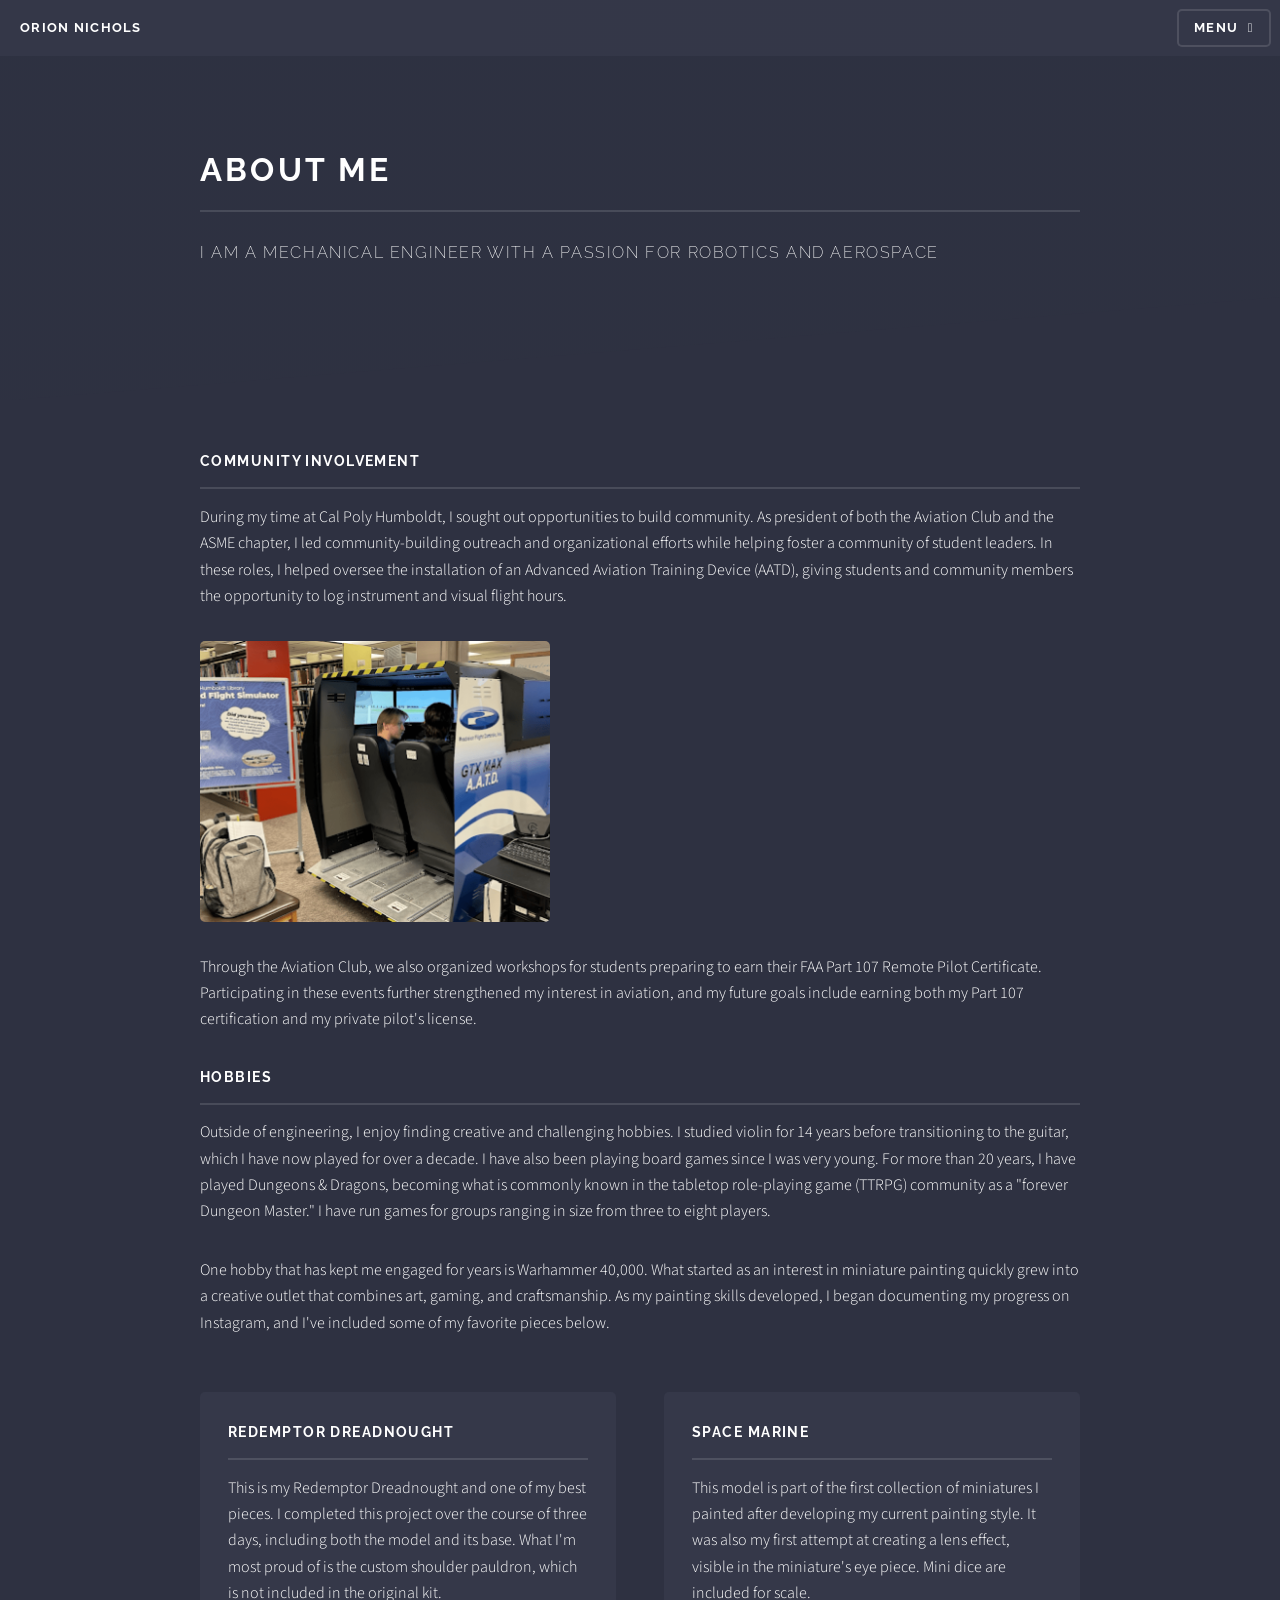
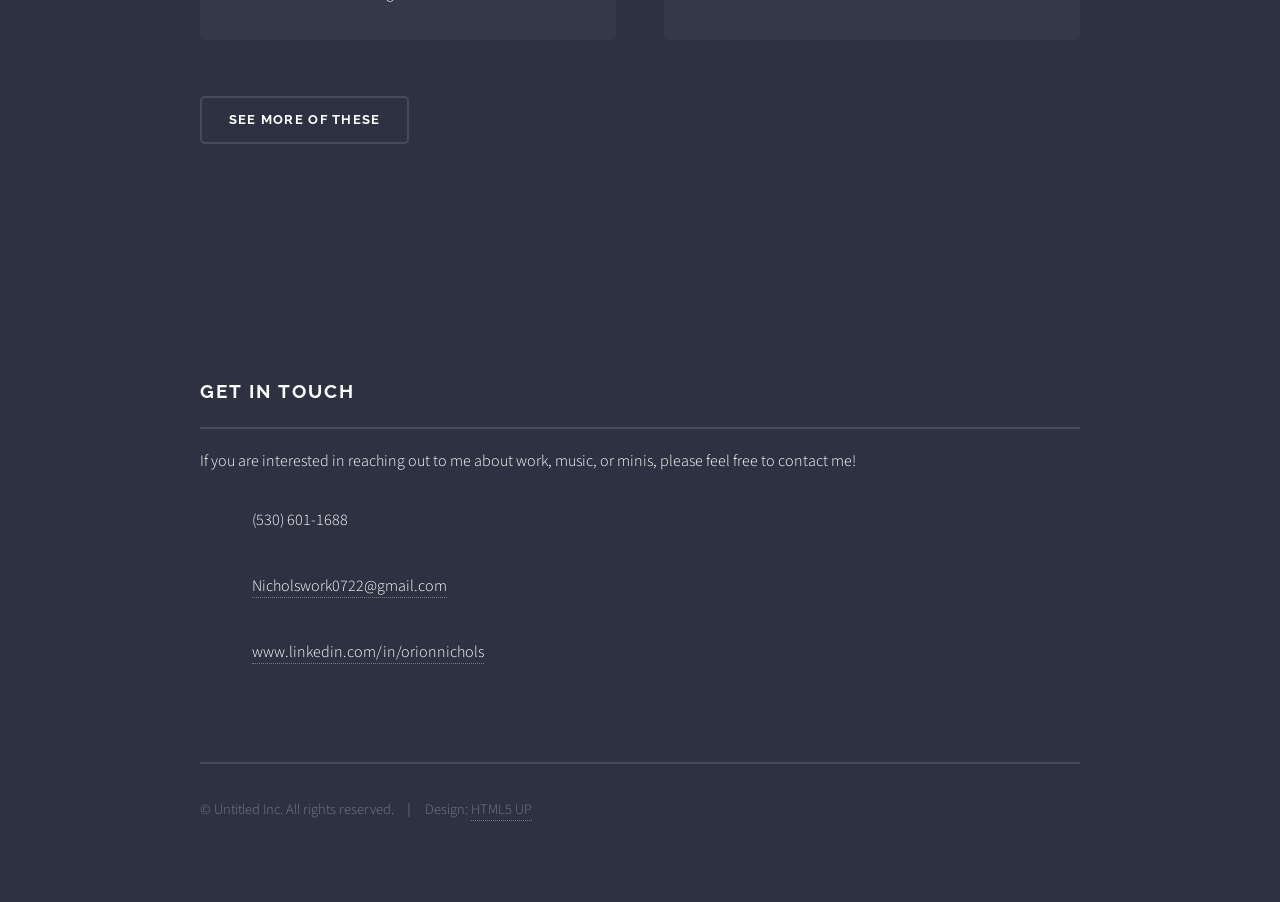
==== commit 9b8ee1cf: "Fixing spelling and grammar. Rearranging flow" ====
--- a/about.html
+++ b/about.html
@@ -53,7 +53,7 @@
 								<div class="inner">
 
 									<h3 class="major">Community Involvement</h3>
-									<p>In my time at Cal Poly Humboldt, I sought out community building opportunities.As president of both the Aviation Club and ASME chapter, I led community focused outreach and organization while helping build a community of student leaders. In these roles, I helped oversee the installation of an Advanced Aviation Training Device (AATD), giving students and community members the opportunity to log hours in both their IFR and VFR flight times.</p>
+									<p>During my time at Cal Poly Humboldt, I sought out opportunities to build community. As president of both the Aviation Club and the ASME chapter, I led community-building outreach and organizational efforts while helping foster a community of student leaders. In these roles, I helped oversee the installation of an Advanced Aviation Training Device (AATD), giving students and community members the opportunity to log instrument and visual flight hours.</p>
 									<div class="row">
 											<div class="col-5 col-12-medium">
 												<span class="image fit">
@@ -61,23 +61,23 @@
 												</span>
 											</div>
 									</div>
-									<p>Through the Aviation Club, we also organized workshops for students preparing to earn their FAA Part 107 Remote Pilot Certificate. Participating in these events further developed my interest in aviation, and my future goals include earning both my Part 107 certification and my private pilot's license.</p>
+									<p>Through the Aviation Club, we also organized workshops for students preparing to earn their FAA Part 107 Remote Pilot Certificate. Participating in these events further strengthened my interest in aviation, and my future goals include earning both my Part 107 certification and my private pilot's license.</p>
+									
+									<h3 class="major">Hobbies</h3>
+									<p>Outside of engineering, I enjoy finding creative and challenging hobbies. I studied violin for 14 years before transitioning to the guitar, which I have now played for over a decade. I have also been playing board games since I was very young. For more than 20 years, I have played Dungeons &amp; Dragons, becoming what is commonly known in the tabletop role-playing game (TTRPG) community as a "forever Dungeon Master." I have run games for groups ranging in size from three to eight players.</p>
 
-									<h3 class="major">Hobbies</h3>
-									<p>Outside of engineering, I enjoy finding creative and challenging hobbies. I studied violin for 14 years before transitioning to the guitar, which I have played for over a decade now. I have also been playing boardgames since I was very young. For over 20 years I have been playing Dungeons & Dragons, becoming a "forever dungeon master" as its known in the ttrpg world. I have run games for groups as small as three to as large as eight people</p>
-
-									<p>Outside of Dungeons & Dragons, I have also been able to channel my love for art and gaming through playing warhammer 40k. I began the hobby with an interest in learning how to mini paint. While developing my skills, I have documented my progress via my instagram. I have included some of my favorite pieces below.</p>
-
+									<p>One hobby that has kept me engaged for years is Warhammer 40,000. What started as an interest in miniature painting quickly grew into a creative outlet that combines art, gaming, and craftsmanship. As my painting skills developed, I began documenting my progress on Instagram, and I've included some of my favorite pieces below.</p>
+									
 									<section class="features">
 										<article>
 											<a href="#" class="image"><img src="images/Dreadnought.jpeg" alt="" /></a>
 											<h3 class="major">Redemptor Dreadnought</h3>
-											<p>This is the Redemptor Dreadnought and on of my best peices. I finished this project over the course of three days including the base and main model. What I am proud of most is the addition of the carapace shoulder pauldron which is not included in the main kit.</p>
+											<p>This is my Redemptor Dreadnought and one of my best pieces. I completed this project over the course of three days, including both the model and its base. What I'm most proud of is the custom shoulder pauldron, which is not included in the original kit.</p>
 										</article>
 										<article>
 											<a href="#" class="image"><img src="images/Marine.jpeg" alt="" /></a>
 											<h3 class="major">Space Marine</h3>
-											<p>This model is apart of the first collection of minis that I painted after really developing my painting style. It was also my first attempt at a lens glare as seen in the eyepeice of the mini. Mini dice for scale.</p>
+											<p>This model is part of the first collection of miniatures I painted after developing my current painting style. It was also my first attempt at creating a lens effect, visible in the miniature's eye piece. Mini dice are included for scale.</p>
 										</article>
 									</section>
 									<ul class="actions">
@@ -122,7 +122,6 @@
 								<li class="icon solid fa-phone">(530) 601-1688</li>
 								<li class="icon solid fa-envelope"><a href="mailto:Nicholswork0722@gmail.com">Nicholswork0722@gmail.com</a></li>
 								<li class="icon brands fa-twitter"><a href="https://www.linkedin.com/in/orionnichols/">www.linkedin.com/in/orionnichols</a></li>
-								<li class="icon brands fa-instagram"><a href="https://www.instagram.com/orion_makes_minis/">https://www.instagram.com/orion_makes_minis/</a></li>
 							</ul>
 							<ul class="copyright">
 								<li>&copy; Untitled Inc. All rights reserved.</li><li>Design: <a href="http://html5up.net">HTML5 UP</a></li>
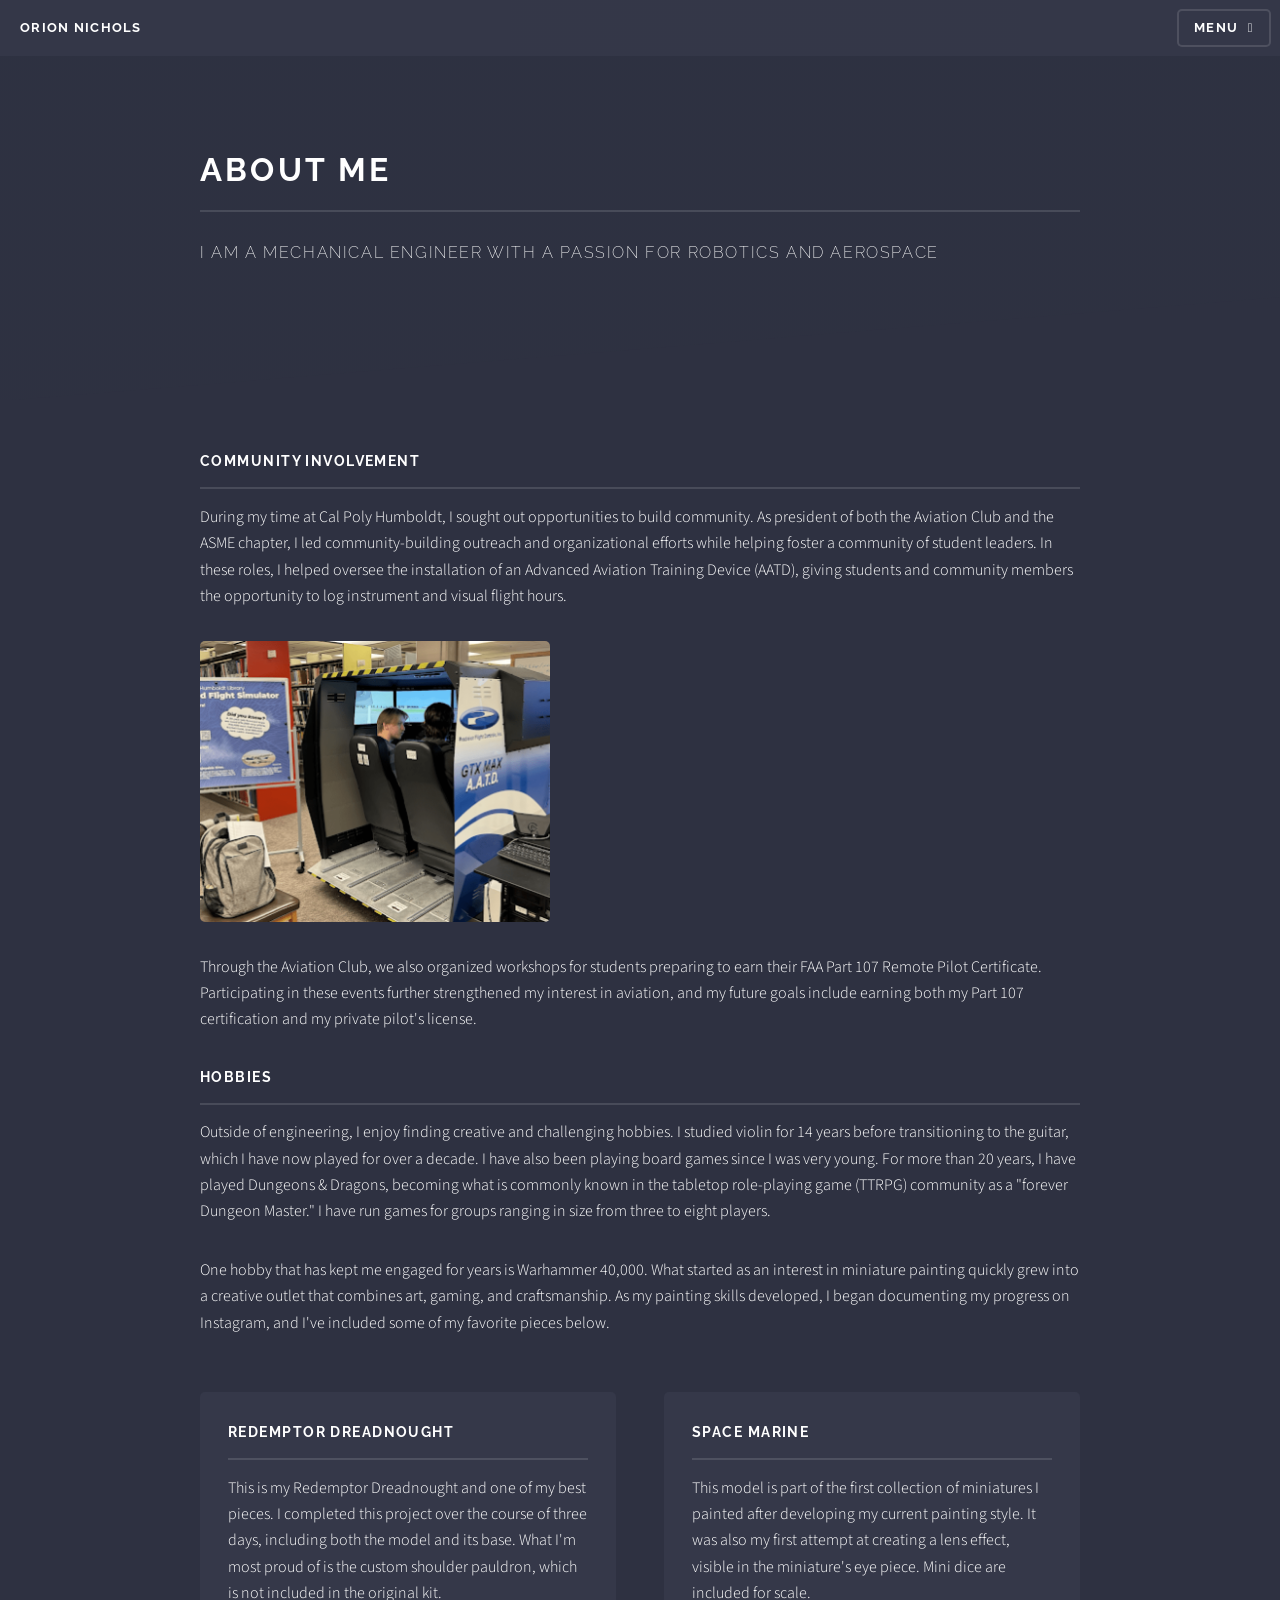
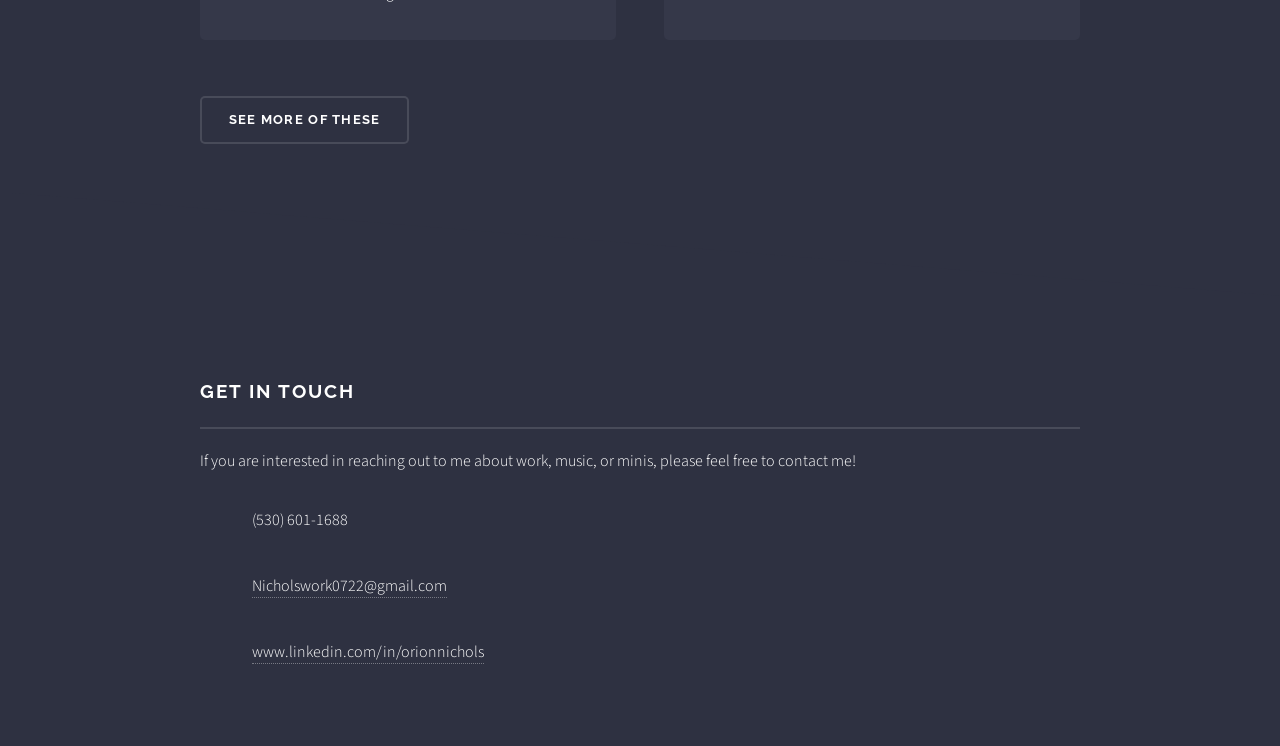
==== commit ecc39936: "having links open new pages" ====
--- a/about.html
+++ b/about.html
@@ -67,7 +67,7 @@
 									<p>Outside of engineering, I enjoy finding creative and challenging hobbies. I studied violin for 14 years before transitioning to the guitar, which I have now played for over a decade. I have also been playing board games since I was very young. For more than 20 years, I have played Dungeons &amp; Dragons, becoming what is commonly known in the tabletop role-playing game (TTRPG) community as a "forever Dungeon Master." I have run games for groups ranging in size from three to eight players.</p>
 
 									<p>One hobby that has kept me engaged for years is Warhammer 40,000. What started as an interest in miniature painting quickly grew into a creative outlet that combines art, gaming, and craftsmanship. As my painting skills developed, I began documenting my progress on Instagram, and I've included some of my favorite pieces below.</p>
-									
+
 									<section class="features">
 										<article>
 											<a href="#" class="image"><img src="images/Dreadnought.jpeg" alt="" /></a>
@@ -82,9 +82,7 @@
 									</section>
 									<ul class="actions">
 										<li>
-											<a href="https://www.instagram.com/orion_makes_minis/"
-											class="button"
-											target="_blank">
+											<a href="https://www.instagram.com/orion_makes_minis/" class="button" target="_blank" rel="noopener noreferrer">
 												See more of these
 											</a>
 										</li>
@@ -120,11 +118,8 @@
 							</form>
 							<ul class="contact">
 								<li class="icon solid fa-phone">(530) 601-1688</li>
-								<li class="icon solid fa-envelope"><a href="mailto:Nicholswork0722@gmail.com">Nicholswork0722@gmail.com</a></li>
-								<li class="icon brands fa-twitter"><a href="https://www.linkedin.com/in/orionnichols/">www.linkedin.com/in/orionnichols</a></li>
-							</ul>
-							<ul class="copyright">
-								<li>&copy; Untitled Inc. All rights reserved.</li><li>Design: <a href="http://html5up.net">HTML5 UP</a></li>
+								<li class="icon solid fa-envelope"><a href="mailto:Nicholswork0722@gmail.com" target="_blank" rel="noopener noreferrer">Nicholswork0722@gmail.com</a></li>
+								<li class="icon brands fa-twitter"><a href="https://www.linkedin.com/in/orionnichols/" target="_blank" rel="noopener noreferrer">www.linkedin.com/in/orionnichols</a></li>
 							</ul>
 						</div>
 					</section>
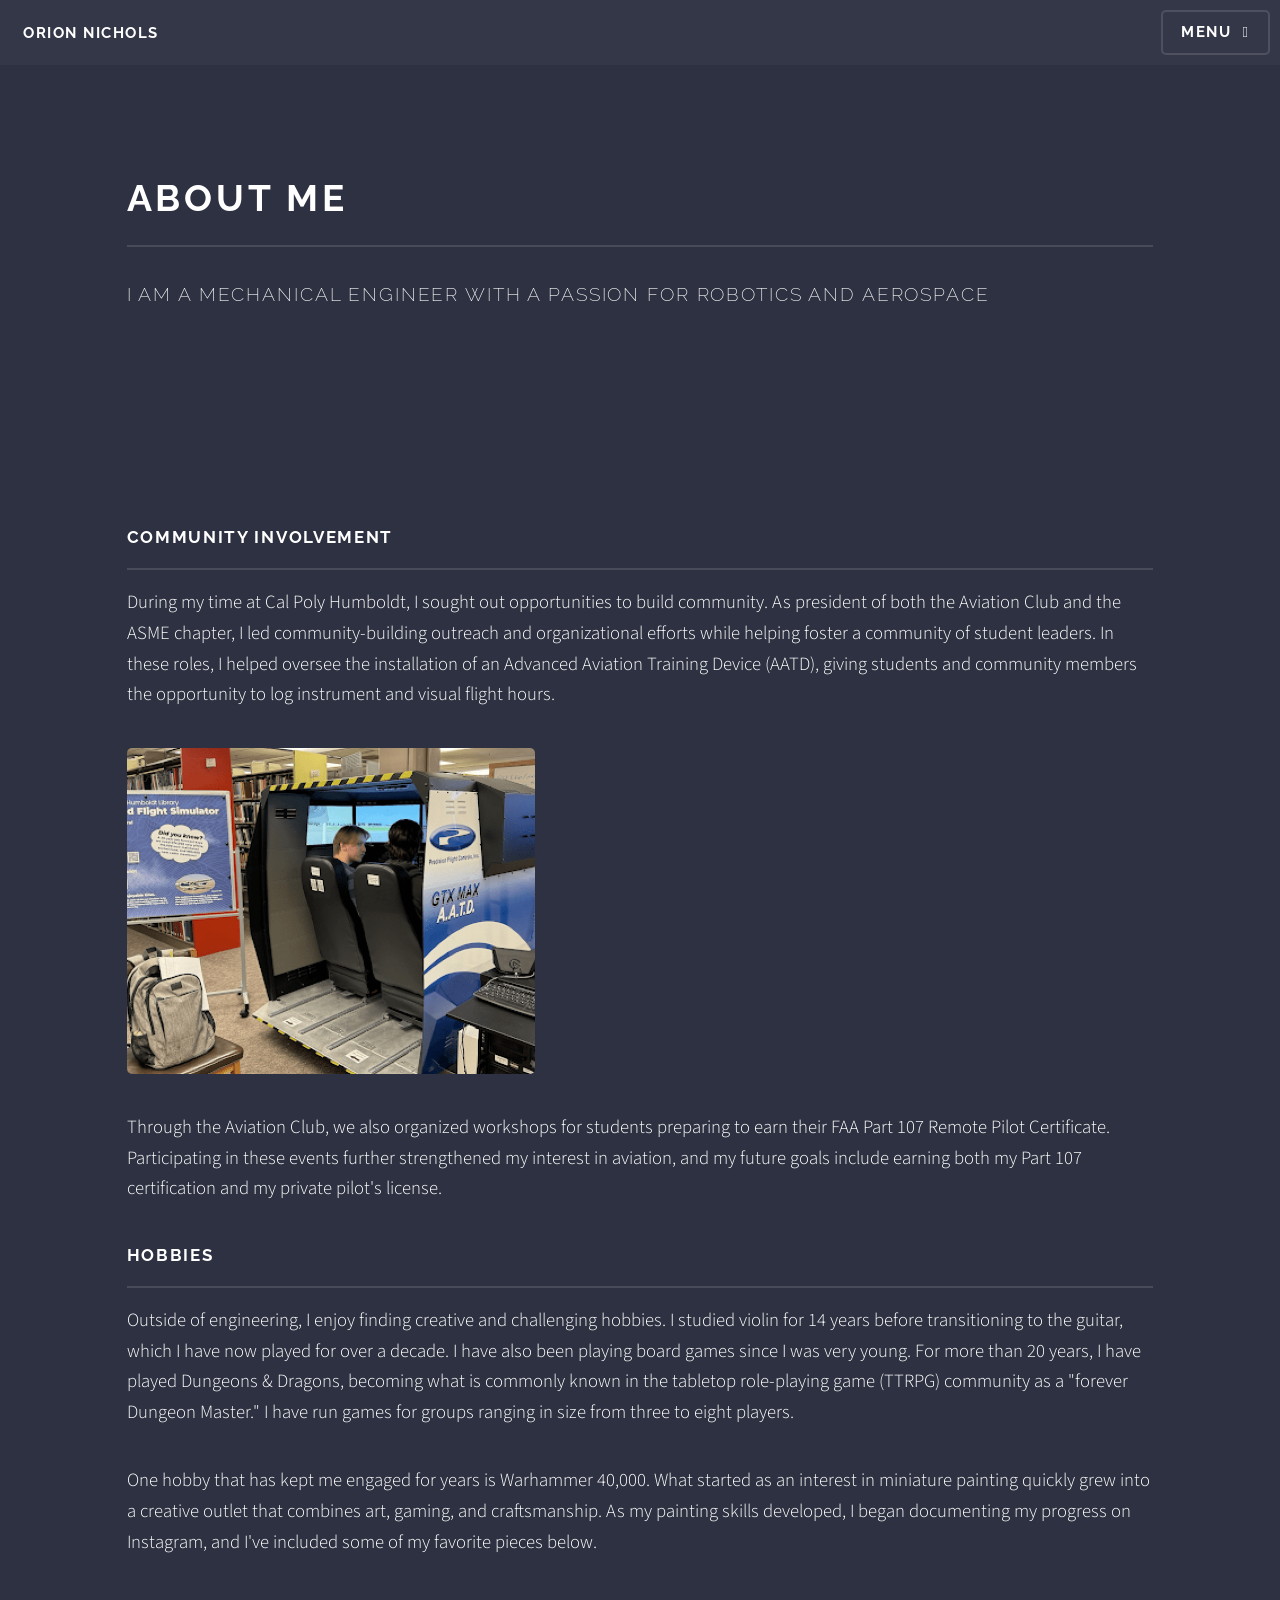
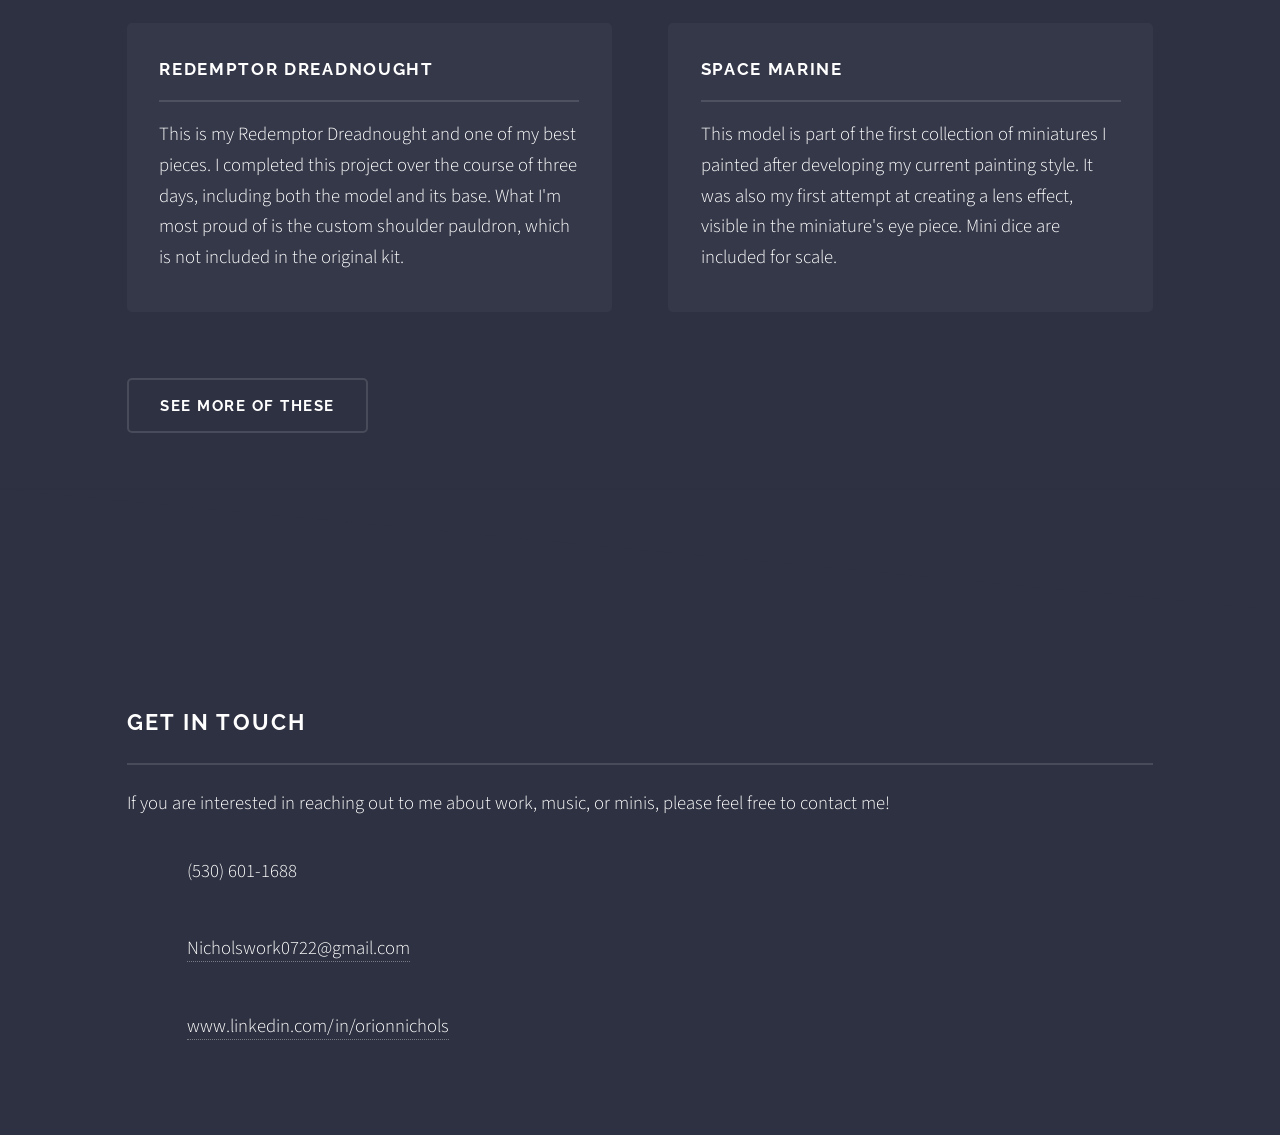
==== commit 25d2c0a1: "V1.0.3 - Grammar and Headers" ====
--- a/about.html
+++ b/about.html
@@ -6,7 +6,7 @@
 -->
 <html>
 	<head>
-		<title>Generic - Solid State by HTML5 UP</title>
+		<title>About Me - Orion Nichols</title>
 		<meta charset="utf-8" />
 		<meta name="viewport" content="width=device-width, initial-scale=1, user-scalable=no" />
 		<link rel="stylesheet" href="assets/css/main.css" />
@@ -119,7 +119,7 @@
 							<ul class="contact">
 								<li class="icon solid fa-phone">(530) 601-1688</li>
 								<li class="icon solid fa-envelope"><a href="mailto:Nicholswork0722@gmail.com" target="_blank" rel="noopener noreferrer">Nicholswork0722@gmail.com</a></li>
-								<li class="icon brands fa-twitter"><a href="https://www.linkedin.com/in/orionnichols/" target="_blank" rel="noopener noreferrer">www.linkedin.com/in/orionnichols</a></li>
+								<li class="icon brands fa-linkedin"><a href="https://www.linkedin.com/in/orionnichols/" target="_blank" rel="noopener noreferrer">www.linkedin.com/in/orionnichols</a></li>
 							</ul>
 						</div>
 					</section>
--- a/assets/css/main.css
+++ b/assets/css/main.css
@@ -138,7 +138,7 @@
 	body, input, select, textarea {
 		color: #ffffff;
 		font-family: "Source Sans Pro", Helvetica, sans-serif;
-		font-size: 16.5pt;
+		font-size: 18pt;
 		font-weight: 300;
 		line-height: 1.65;
 	}
@@ -146,7 +146,7 @@
 		@media screen and (max-width: 1680px) {
 
 			body, input, select, textarea {
-				font-size: 13pt;
+				font-size: 15pt;
 			}
 
 		}
@@ -154,7 +154,7 @@
 		@media screen and (max-width: 1280px) {
 
 			body, input, select, textarea {
-				font-size: 12pt;
+				font-size: 14pt;
 			}
 
 		}
@@ -162,7 +162,7 @@
 		@media screen and (max-width: 980px) {
 
 			body, input, select, textarea {
-				font-size: 12pt;
+				font-size: 14pt;
 			}
 
 		}
@@ -170,7 +170,7 @@
 		@media screen and (max-width: 736px) {
 
 			body, input, select, textarea {
-				font-size: 12pt;
+				font-size: 14pt;
 			}
 
 		}
@@ -178,7 +178,7 @@
 		@media screen and (max-width: 480px) {
 
 			body, input, select, textarea {
-				font-size: 12pt;
+				font-size: 14pt;
 			}
 
 		}
